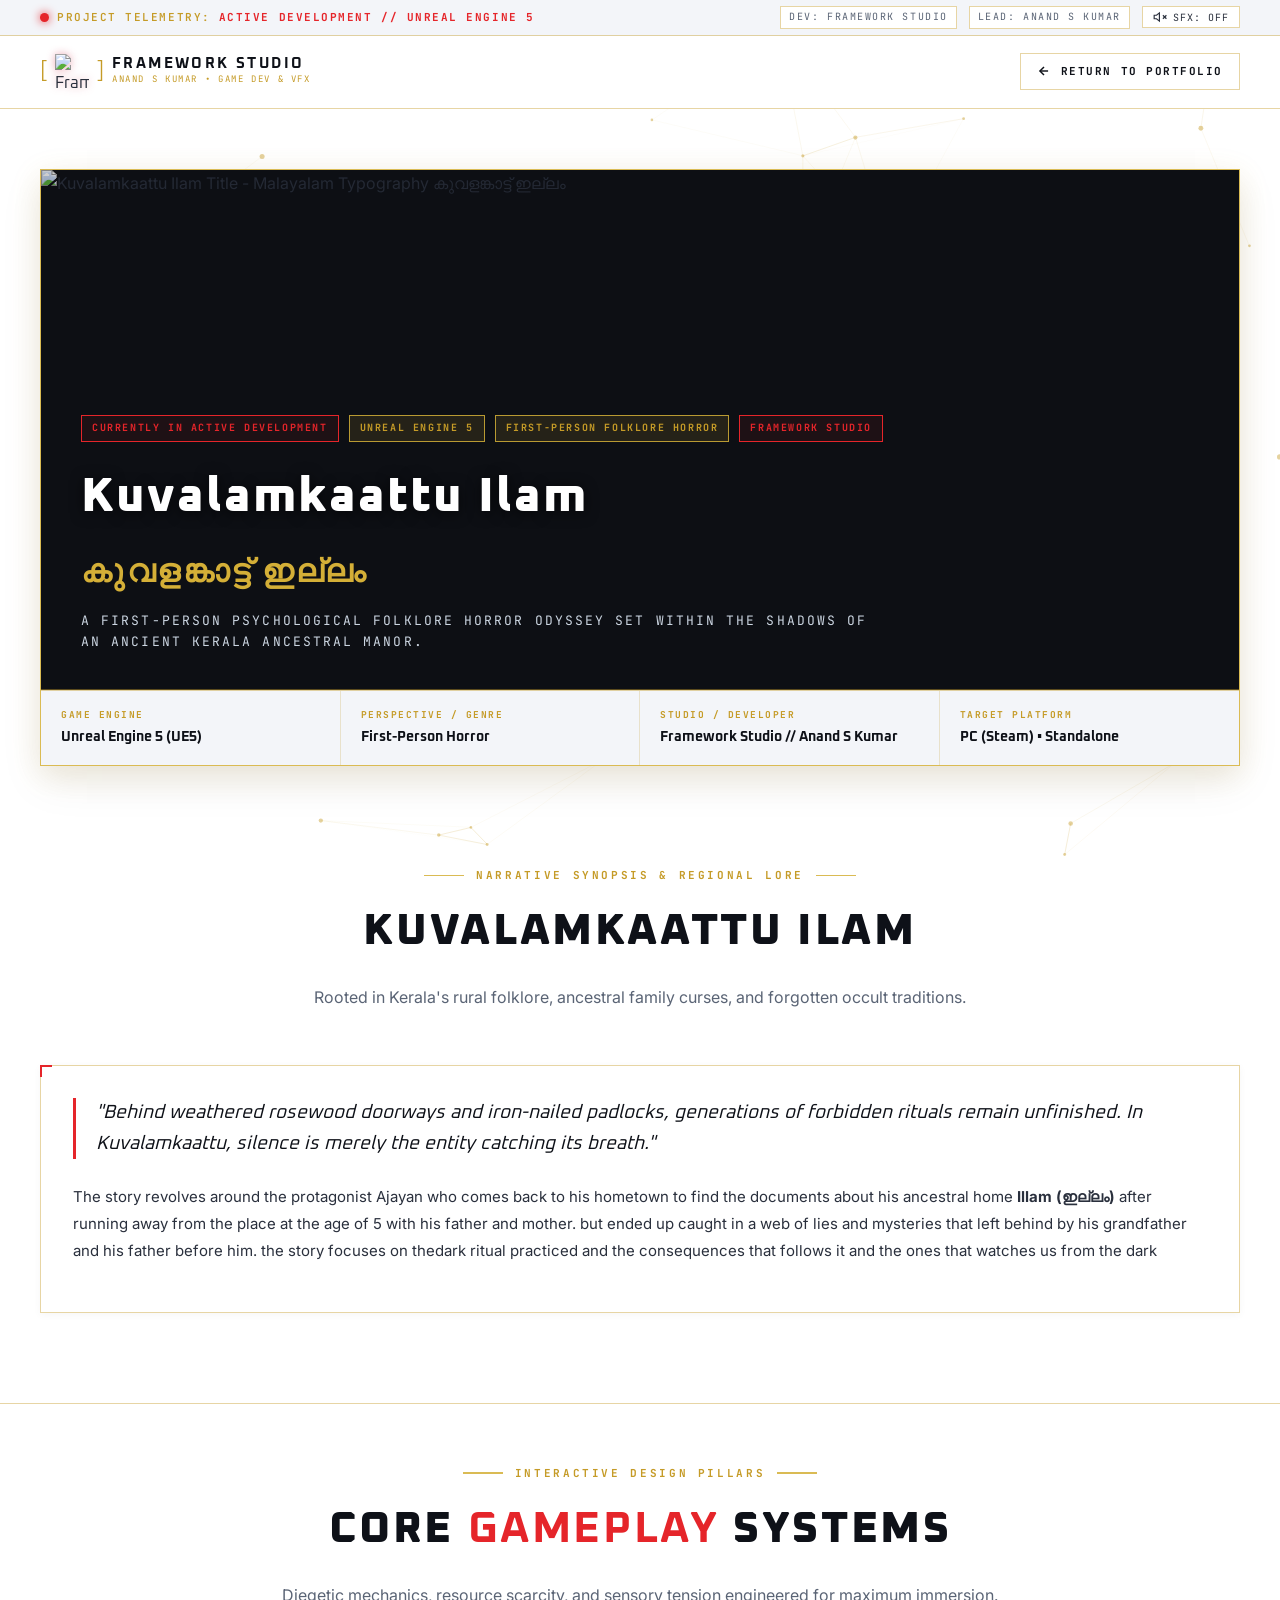
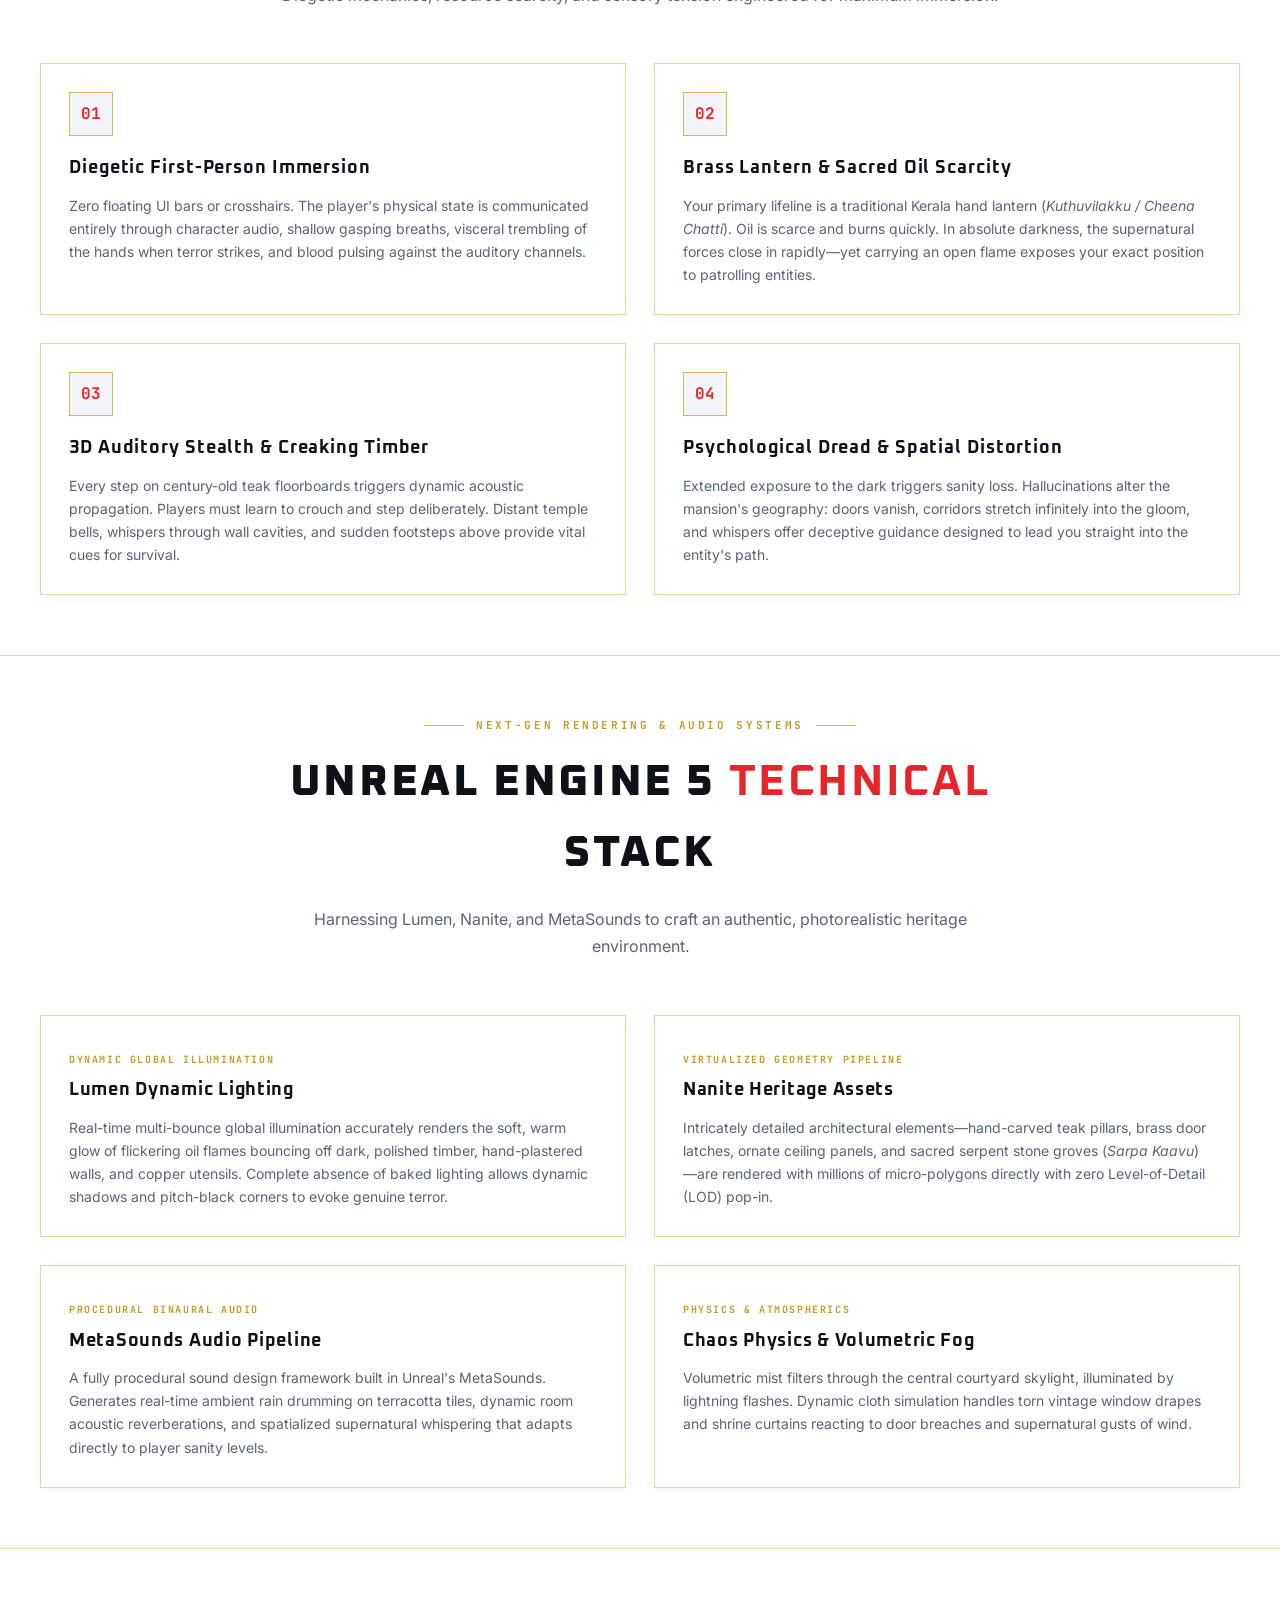
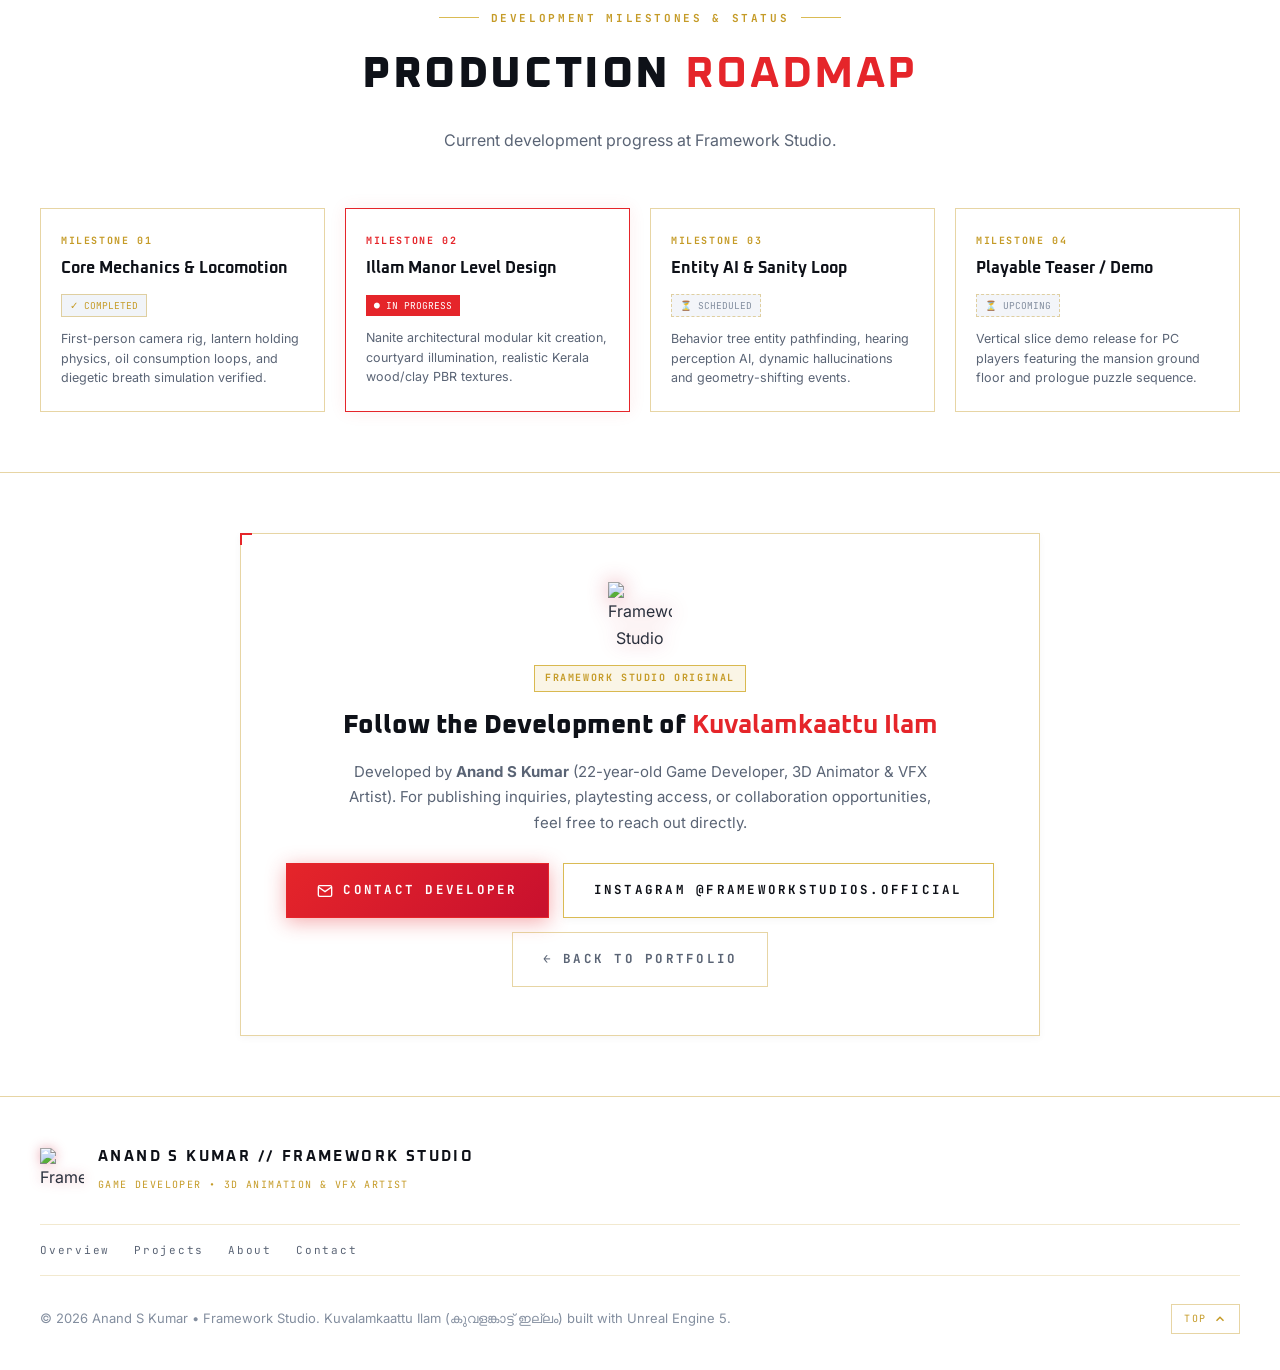
==== kuvalamkaattu-ilam.html @ 5f64956c "Add files via upload" ====
<!DOCTYPE html>
<html lang="en">
<head>
  <meta charset="UTF-8">
  <meta name="viewport" content="width=device-width, initial-scale=1.0">
  <title>Kuvalamkaattu Ilam (കുവളങ്കാട്ട് ഇല്ലം) — UE5 First-Person Horror Game | Framework Studio</title>
  <meta name="description" content="Kuvalamkaattu Ilam is an Unreal Engine 5 first-person psychological and Kerala folklore horror game in development by Framework Studio (Anand S Kumar).">
  
  <!-- Preconnect & Fonts -->
  <link rel="preconnect" href="https://fonts.googleapis.com">
  <link rel="preconnect" href="https://fonts.gstatic.com" crossorigin>
  <link href="https://fonts.googleapis.com/css2?family=Inter:wght@300;400;500;600;700&family=JetBrains+Mono:wght@400;500;600;700&family=Oxanium:wght@400;500;600;700;800&display=swap" rel="stylesheet">
  
  <link rel="stylesheet" href="styles.css">
  <link rel="icon" type="image/png" href="assets/framework-studios-logo.png">
</head>
<body class="theme-light">

  <!-- Interactive Golden Mesh Background Canvas -->
  <canvas id="goldenMeshCanvas" class="canvas-mesh" aria-hidden="true"></canvas>

  <!-- Status Bar (Top Accent) -->
  <aside class="status-bar" aria-label="System status">
    <div class="container status-bar__inner">
      <div class="status-bar__item">
        <span class="status-beacon"></span>
        <span class="status-bar__label">PROJECT TELEMETRY:</span>
        <span class="status-bar__value status-bar__value--red">ACTIVE DEVELOPMENT // UNREAL ENGINE 5</span>
      </div>
      <div class="status-bar__meta hide-mobile">
        <span class="status-chip">DEV: FRAMEWORK STUDIO</span>
        <span class="status-chip">LEAD: ANAND S KUMAR</span>
        <button class="sfx-toggle" id="sfxToggleBtn" aria-label="Toggle procedural sound effects" aria-pressed="false">
          <svg class="sfx-icon sfx-icon--off" width="14" height="14" viewBox="0 0 24 24" fill="none" stroke="currentColor" stroke-width="2">
            <polygon points="11 5 6 9 2 9 2 15 6 15 11 19 11 5"></polygon>
            <line x1="23" y1="9" x2="17" y2="15"></line>
            <line x1="17" y1="9" x2="23" y2="15"></line>
          </svg>
          <svg class="sfx-icon sfx-icon--on" width="14" height="14" viewBox="0 0 24 24" fill="none" stroke="currentColor" stroke-width="2" style="display:none;">
            <polygon points="11 5 6 9 2 9 2 15 6 15 11 19 11 5"></polygon>
            <path d="M19.07 4.93a10 10 0 0 1 0 14.14M15.54 8.46a5 5 0 0 1 0 7.07"></path>
          </svg>
          <span class="sfx-text">SFX: OFF</span>
        </button>
      </div>
    </div>
  </aside>

  <!-- Navigation Header -->
  <header class="header detail-page-header" id="header">
    <div class="container header__inner">
      <a class="logo" href="index.html">
        <span class="logo__bracket">[</span>
        <img src="assets/framework-studios-logo.png" alt="Framework Studio Logo" class="logo__fw-img">
        <span class="logo__bracket">]</span>
        <div class="logo__titles">
          <span class="logo__name">FRAMEWORK STUDIO</span>
          <span class="logo__tag">ANAND S KUMAR • GAME DEV &amp; VFX</span>
        </div>
      </a>

      <div style="display: flex; align-items: center; gap: 14px;">
        <a href="index.html#games" class="detail-nav-back">
          <svg width="14" height="14" viewBox="0 0 24 24" fill="none" stroke="currentColor" stroke-width="2.5">
            <line x1="19" y1="12" x2="5" y2="12"></line>
            <polyline points="12 19 5 12 12 5"></polyline>
          </svg>
          <span>RETURN TO PORTFOLIO</span>
        </a>
      </div>
    </div>
  </header>

  <main>
    <!-- HERO SHOWCASE SECTION -->
    <section class="game-hero">
      <div class="container">
        <div class="game-hero__card">
          <div class="game-hero__media-container">
            <img src="assets/kuvalamkaattu-ilam-title.png" alt="Kuvalamkaattu Ilam Title - Malayalam Typography കുവളങ്കാട്ട് ഇല്ലം" class="game-hero__banner-img">
            <div class="game-hero__media-overlay">
              <div class="game-hero__tag-cluster">
                <span class="badge badge--red">CURRENTLY IN ACTIVE DEVELOPMENT</span>
                <span class="badge badge--gold">UNREAL ENGINE 5</span>
                <span class="badge badge--gold">FIRST-PERSON FOLKLORE HORROR</span>
                <span class="badge badge--red">FRAMEWORK STUDIO</span>
              </div>
              <h1 class="game-hero__title-main">Kuvalamkaattu Ilam</h1>
              <span class="game-hero__title-malayalam">കുവളങ്കാട്ട് ഇല്ലം</span>
              <p class="game-hero__subtitle">
                A FIRST-PERSON PSYCHOLOGICAL FOLKLORE HORROR ODYSSEY SET WITHIN THE SHADOWS OF AN ANCIENT KERALA ANCESTRAL MANOR.
              </p>
            </div>
          </div>

          <!-- Quick Telemetry Dashboard -->
          <div class="game-hero__telemetry-bar">
            <div class="game-telemetry-item">
              <span class="game-telemetry-item__label">GAME ENGINE</span>
              <span class="game-telemetry-item__value">Unreal Engine 5 (UE5)</span>
            </div>
            <div class="game-telemetry-item">
              <span class="game-telemetry-item__label">PERSPECTIVE / GENRE</span>
              <span class="game-telemetry-item__value">First-Person Horror</span>
            </div>
            <div class="game-telemetry-item">
              <span class="game-telemetry-item__label">STUDIO / DEVELOPER</span>
              <span class="game-telemetry-item__value">Framework Studio // Anand S Kumar</span>
            </div>
            <div class="game-telemetry-item">
              <span class="game-telemetry-item__label">TARGET PLATFORM</span>
              <span class="game-telemetry-item__value">PC (Steam) • Standalone</span>
            </div>
          </div>
        </div>
      </div>
    </section>

    <!-- SECTION: NARRATIVE & FOLKLORE SETTING -->
    <section class="detail-section">
      <div class="container">
        <div class="section-heading">
          <div class="section-heading__eyebrow">
            <span class="eyebrow-line"></span>
            <span class="eyebrow-text">NARRATIVE SYNOPSIS &amp; REGIONAL LORE</span>
            <span class="eyebrow-line"></span>
          </div>
          <h2 class="section-title">Kuvalamkaattu Ilam</h2>
          <p class="section-subtitle">
            Rooted in Kerala's rural folklore, ancestral family curses, and forgotten occult traditions.
          </p>
        </div>

        <div class="lore-card">
          <p class="lore-card__quote">
            "Behind weathered rosewood doorways and iron-nailed padlocks, generations of forbidden rituals remain unfinished. In Kuvalamkaattu, silence is merely the entity catching its breath."
          </p>
          <p class="lore-card__p">
            The story revolves around the protagonist Ajayan who comes back to his hometown to find the documents about his ancestral home <strong>Illam (ഇല്ലം)</strong>  after running away from the place at the age of 5 with his father and mother. but ended up caught in a web of lies and mysteries that left behind by his grandfather and his father before him. the story focuses on thedark ritual practiced and the consequences that follows it and the ones that watches us from the dark 
          </p>
        </div>
      </div>
    </section>

    <!-- SECTION: CORE GAMEPLAY MECHANICS -->
    <section class="detail-section detail-section--grey">
      <div class="container">
        <div class="section-heading">
          <div class="section-heading__eyebrow">
            <span class="eyebrow-line"></span>
            <span class="eyebrow-text">INTERACTIVE DESIGN PILLARS</span>
            <span class="eyebrow-line"></span>
          </div>
          <h2 class="section-title">Core <span class="highlight-red">Gameplay</span> Systems</h2>
          <p class="section-subtitle">
            Diegetic mechanics, resource scarcity, and sensory tension engineered for maximum immersion.
          </p>
        </div>

        <div class="pillars-grid">
          <div class="pillar-card">
            <div class="pillar-card__icon">01</div>
            <h3 class="pillar-card__title">Diegetic First-Person Immersion</h3>
            <p class="pillar-card__desc">
              Zero floating UI bars or crosshairs. The player's physical state is communicated entirely through character audio, shallow gasping breaths, visceral trembling of the hands when terror strikes, and blood pulsing against the auditory channels.
            </p>
          </div>

          <div class="pillar-card">
            <div class="pillar-card__icon">02</div>
            <h3 class="pillar-card__title">Brass Lantern &amp; Sacred Oil Scarcity</h3>
            <p class="pillar-card__desc">
              Your primary lifeline is a traditional Kerala hand lantern (<em>Kuthuvilakku / Cheena Chatti</em>). Oil is scarce and burns quickly. In absolute darkness, the supernatural forces close in rapidly—yet carrying an open flame exposes your exact position to patrolling entities.
            </p>
          </div>

          <div class="pillar-card">
            <div class="pillar-card__icon">03</div>
            <h3 class="pillar-card__title">3D Auditory Stealth &amp; Creaking Timber</h3>
            <p class="pillar-card__desc">
              Every step on century-old teak floorboards triggers dynamic acoustic propagation. Players must learn to crouch and step deliberately. Distant temple bells, whispers through wall cavities, and sudden footsteps above provide vital cues for survival.
            </p>
          </div>

          <div class="pillar-card">
            <div class="pillar-card__icon">04</div>
            <h3 class="pillar-card__title">Psychological Dread &amp; Spatial Distortion</h3>
            <p class="pillar-card__desc">
              Extended exposure to the dark triggers sanity loss. Hallucinations alter the mansion's geography: doors vanish, corridors stretch infinitely into the gloom, and whispers offer deceptive guidance designed to lead you straight into the entity's path.
            </p>
          </div>
        </div>
      </div>
    </section>

    <!-- SECTION: UNREAL ENGINE 5 TECHNICAL ARCHITECTURE -->
    <section class="detail-section">
      <div class="container">
        <div class="section-heading">
          <div class="section-heading__eyebrow">
            <span class="eyebrow-line"></span>
            <span class="eyebrow-text">NEXT-GEN RENDERING &amp; AUDIO SYSTEMS</span>
            <span class="eyebrow-line"></span>
          </div>
          <h2 class="section-title">Unreal Engine 5 <span class="highlight-red">Technical</span> Stack</h2>
          <p class="section-subtitle">
            Harnessing Lumen, Nanite, and MetaSounds to craft an authentic, photorealistic heritage environment.
          </p>
        </div>

        <div class="tech-grid">
          <div class="tech-card">
            <span class="tech-card__badge">DYNAMIC GLOBAL ILLUMINATION</span>
            <h3 class="tech-card__title">Lumen Dynamic Lighting</h3>
            <p class="tech-card__desc">
              Real-time multi-bounce global illumination accurately renders the soft, warm glow of flickering oil flames bouncing off dark, polished timber, hand-plastered walls, and copper utensils. Complete absence of baked lighting allows dynamic shadows and pitch-black corners to evoke genuine terror.
            </p>
          </div>

          <div class="tech-card">
            <span class="tech-card__badge">VIRTUALIZED GEOMETRY PIPELINE</span>
            <h3 class="tech-card__title">Nanite Heritage Assets</h3>
            <p class="tech-card__desc">
              Intricately detailed architectural elements—hand-carved teak pillars, brass door latches, ornate ceiling panels, and sacred serpent stone groves (<em>Sarpa Kaavu</em>)—are rendered with millions of micro-polygons directly with zero Level-of-Detail (LOD) pop-in.
            </p>
          </div>

          <div class="tech-card">
            <span class="tech-card__badge">PROCEDURAL BINAURAL AUDIO</span>
            <h3 class="tech-card__title">MetaSounds Audio Pipeline</h3>
            <p class="tech-card__desc">
              A fully procedural sound design framework built in Unreal's MetaSounds. Generates real-time ambient rain drumming on terracotta tiles, dynamic room acoustic reverberations, and spatialized supernatural whispering that adapts directly to player sanity levels.
            </p>
          </div>

          <div class="tech-card">
            <span class="tech-card__badge">PHYSICS &amp; ATMOSPHERICS</span>
            <h3 class="tech-card__title">Chaos Physics &amp; Volumetric Fog</h3>
            <p class="tech-card__desc">
              Volumetric mist filters through the central courtyard skylight, illuminated by lightning flashes. Dynamic cloth simulation handles torn vintage window drapes and shrine curtains reacting to door breaches and supernatural gusts of wind.
            </p>
          </div>
        </div>
      </div>
    </section>

    <!-- SECTION: DEVELOPMENT ROADMAP -->
    <section class="detail-section detail-section--grey">
      <div class="container">
        <div class="section-heading">
          <div class="section-heading__eyebrow">
            <span class="eyebrow-line"></span>
            <span class="eyebrow-text">DEVELOPMENT MILESTONES &amp; STATUS</span>
            <span class="eyebrow-line"></span>
          </div>
          <h2 class="section-title">Production <span class="highlight-red">Roadmap</span></h2>
          <p class="section-subtitle">
            Current development progress at Framework Studio.
          </p>
        </div>

        <div class="roadmap-list">
          <div class="roadmap-card">
            <div class="roadmap-card__phase">MILESTONE 01</div>
            <h3 class="roadmap-card__title">Core Mechanics &amp; Locomotion</h3>
            <span class="roadmap-card__status roadmap-card__status--done">✓ COMPLETED</span>
            <p class="roadmap-card__desc">
              First-person camera rig, lantern holding physics, oil consumption loops, and diegetic breath simulation verified.
            </p>
          </div>

          <div class="roadmap-card is-active">
            <div class="roadmap-card__phase">MILESTONE 02</div>
            <h3 class="roadmap-card__title">Illam Manor Level Design</h3>
            <span class="roadmap-card__status roadmap-card__status--current">● IN PROGRESS</span>
            <p class="roadmap-card__desc">
              Nanite architectural modular kit creation, courtyard illumination, realistic Kerala wood/clay PBR textures.
            </p>
          </div>

          <div class="roadmap-card">
            <div class="roadmap-card__phase">MILESTONE 03</div>
            <h3 class="roadmap-card__title">Entity AI &amp; Sanity Loop</h3>
            <span class="roadmap-card__status roadmap-card__status--upcoming">⏳ SCHEDULED</span>
            <p class="roadmap-card__desc">
              Behavior tree entity pathfinding, hearing perception AI, dynamic hallucinations and geometry-shifting events.
            </p>
          </div>

          <div class="roadmap-card">
            <div class="roadmap-card__phase">MILESTONE 04</div>
            <h3 class="roadmap-card__title">Playable Teaser / Demo</h3>
            <span class="roadmap-card__status roadmap-card__status--upcoming">⏳ UPCOMING</span>
            <p class="roadmap-card__desc">
              Vertical slice demo release for PC players featuring the mansion ground floor and prologue puzzle sequence.
            </p>
          </div>
        </div>
      </div>
    </section>

    <!-- CALL TO ACTION & STUDIO TRANSMISSION -->
    <section class="detail-section">
      <div class="container">
        <div class="lore-card" style="text-align: center; padding: 48px 32px; max-width: 800px; margin: 0 auto;">
          <img src="assets/framework-studios-logo.png" alt="Framework Studio" style="width: 64px; height: 64px; object-fit: contain; margin: 0 auto 16px; display: block; filter: drop-shadow(0 0 10px rgba(200, 16, 46, 0.4));">
          <span class="badge badge--gold" style="margin-bottom: 12px; display: inline-block;">FRAMEWORK STUDIO ORIGINAL</span>
          <h2 style="font-family: 'Oxanium', sans-serif; font-size: 26px; font-weight: 800; color: var(--text-title); margin-bottom: 12px;">
            Follow the Development of <span class="highlight-red">Kuvalamkaattu Ilam</span>
          </h2>
          <p style="font-size: 15px; color: var(--text-muted); line-height: 1.7; max-width: 600px; margin: 0 auto 28px;">
            Developed by <strong>Anand S Kumar</strong> (22-year-old Game Developer, 3D Animator &amp; VFX Artist). For publishing inquiries, playtesting access, or collaboration opportunities, feel free to reach out directly.
          </p>

          <div style="display: flex; flex-wrap: wrap; justify-content: center; gap: 14px;">
            <a href="mailto:anandskumarndd@gmail.com?subject=Kuvalamkaattu%20Ilam%20Inquiry" class="btn btn--red btn--lg">
              <span class="btn__glimmer"></span>
              <svg width="16" height="16" viewBox="0 0 24 24" fill="none" stroke="currentColor" stroke-width="2">
                <path d="M4 4h16c1.1 0 2 .9 2 2v12c0 1.1-.9 2-2 2H4c-1.1 0-2-.9-2-2V6c0-1.1.9-2 2-2z"></path>
                <polyline points="22,6 12,13 2,6"></polyline>
              </svg>
              <span>CONTACT DEVELOPER</span>
            </a>
            <a href="https://www.instagram.com/frameworkstudios.official" target="_blank" rel="noopener noreferrer" class="btn btn--gold-outline btn--lg">
              <span>INSTAGRAM @FRAMEWORKSTUDIOS.OFFICIAL</span>
            </a>
            <a href="index.html#games" class="btn btn--ghost btn--lg">
              <span>← BACK TO PORTFOLIO</span>
            </a>
          </div>
        </div>
      </div>
    </section>
  </main>

  <!-- FOOTER -->
  <footer class="footer">
    <div class="container footer__inner">
      <div class="footer__brand">
        <img src="assets/framework-studios-logo.png" alt="Framework Studio" class="footer__fw-logo">
        <div class="footer__text">
          <strong class="footer__name">ANAND S KUMAR // FRAMEWORK STUDIO</strong>
          <span class="footer__desc">GAME DEVELOPER • 3D ANIMATION &amp; VFX ARTIST</span>
        </div>
      </div>

      <div class="footer__nav">
        <a href="index.html#hero">Overview</a>
        <a href="index.html#games">Projects</a>
        <a href="index.html#about">About</a>
        <a href="index.html#contact">Contact</a>
      </div>

      <div class="footer__copy">
        <p>© 2026 Anand S Kumar • Framework Studio. Kuvalamkaattu Ilam (കുവളങ്കാട്ട് ഇല്ലം) built with Unreal Engine 5.</p>
        <a href="#" class="footer__top-btn" title="Back to top">
          <span>TOP</span>
          <svg width="14" height="14" viewBox="0 0 24 24" fill="none" stroke="currentColor" stroke-width="2.5">
            <polyline points="18 15 12 9 6 15"></polyline>
          </svg>
        </a>
      </div>
    </div>
  </footer>

  <script src="main.js"></script>
</body>
</html>
---- styles.css ----
/* ==========================================================================
   RILEY FINCH — GAME DEVELOPER PORTFOLIO
   Palette: White, Grey & Golden Lines (Backgrounds) + Vibrant Red (Elements)
   Rounder, Thicker Grid Nodes + Background Error Gibberish Telemetry
   ========================================================================== */

:root {
  /* White & Grey Backgrounds */
  --bg-white: #ffffff;
  --bg-pure: #ffffff;
  --bg-light: #f8f9fc;
  --bg-grey-subtle: #f3f5f9;
  --bg-grey-section: #eaedf4;
  --bg-grey-card: #ffffff;
  --bg-grey-card-hover: #f9fafc;
  --bg-grey-inner: #f1f4f8;
  --bg-dark-terminal: #12141a;
  --bg-dark-terminal-inner: #0b0d12;

  /* Golden Lines & Accents */
  --gold-primary: #c59b27;
  --gold-bright: #d4af37;
  --gold-light: #f3d878;
  --gold-pale: rgba(212, 175, 55, 0.12);
  --gold-line: rgba(197, 155, 39, 0.42);
  --gold-line-strong: rgba(212, 175, 55, 0.85);
  --gold-line-subtle: rgba(197, 155, 39, 0.22);
  --gold-glow: 0 0 16px rgba(212, 175, 55, 0.38);

  /* Element Colors: Vibrant Gaming Red */
  --red-primary: #e5252a;
  --red-hover: #ff3338;
  --red-dark: #c8102e;
  --red-deep: #a00c22;
  --red-pale: rgba(229, 37, 42, 0.08);
  --red-line: rgba(229, 37, 42, 0.45);
  --red-glow: 0 4px 20px rgba(229, 37, 42, 0.38);
  --red-glow-lg: 0 0 32px rgba(229, 37, 42, 0.6);

  /* Typography & Neutral Contrasters */
  --text-title: #0e1118;
  --text-main: #2a303d;
  --text-muted: #5a6475;
  --text-light: #838e9f;
  --text-on-red: #ffffff;
  --text-on-dark: #e6ebf5;

  /* Shadows */
  --shadow-sm: 0 2px 8px rgba(0, 0, 0, 0.04);
  --shadow-md: 0 8px 24px rgba(18, 20, 26, 0.06);
  --shadow-lg: 0 16px 40px rgba(18, 20, 26, 0.08);
  --shadow-gold: 0 8px 30px rgba(197, 155, 39, 0.14);

  /* Transitions */
  --transition-fast: 160ms cubic-bezier(0.4, 0, 0.2, 1);
  --transition-normal: 260ms cubic-bezier(0.4, 0, 0.2, 1);
}

/* Base Reset */
*, *::before, *::after {
  box-sizing: border-box;
  margin: 0;
  padding: 0;
}

html {
  scroll-behavior: smooth;
  scroll-padding-top: 110px;
  font-size: 16px;
}

body {
  font-family: "Inter", -apple-system, BlinkMacSystemFont, "Segoe UI", Roboto, sans-serif;
  background-color: var(--bg-white);
  color: var(--text-main);
  line-height: 1.65;
  overflow-x: hidden;
  position: relative;
  -webkit-font-smoothing: antialiased;
}

img {
  max-width: 100%;
  height: auto;
  display: block;
}

a {
  color: inherit;
  text-decoration: none;
  transition: color var(--transition-fast);
}

button {
  font-family: inherit;
  cursor: pointer;
  border: none;
  background: none;
}

ul {
  list-style: none;
}

/* Accessibility */
.sr-only {
  position: absolute;
  width: 1px;
  height: 1px;
  padding: 0;
  margin: -1px;
  overflow: hidden;
  clip: rect(0, 0, 0, 0);
  border: 0;
}

.container {
  width: min(1200px, calc(100% - 48px));
  margin: 0 auto;
  position: relative;
  z-index: 5;
}

/* ==========================================================================
   BACKGROUND GOLDEN LINES & ROUNDER, THICKER GRID NODES
   ========================================================================== */

.bg-wrapper {
  position: fixed;
  inset: 0;
  pointer-events: none;
  z-index: 0;
  overflow: hidden;
}

.canvas-mesh {
  position: fixed;
  top: 0;
  left: 0;
  width: 100vw;
  height: 100vh;
  z-index: -1;            
  pointer-events: none;   
  display: block;        
}

.status-bar,
.header,
main,
.footer {
  position: relative;
  z-index: 1;
}

/* Repeating Golden Line Grids across pure White & Grey */
.bg-grid-lines {
  position: absolute;
  inset: 0;
  background-image: 
    linear-gradient(to right, var(--gold-line-subtle) 1px, transparent 1px),
    linear-gradient(to bottom, var(--gold-line-subtle) 1px, transparent 1px);
  background-size: 64px 64px;
  opacity: 0.7;
}

.bg-gold-accents {
  position: absolute;
  inset: 0;
}

/* Golden Beams cutting through background */
.gold-beam {
  position: absolute;
  height: 2px;
  background: linear-gradient(90deg, transparent 0%, var(--gold-bright) 50%, transparent 100%);
  opacity: 0.45;
}

.gold-beam--1 {
  top: 18%;
  left: -10%;
  width: 120%;
  transform: rotate(-3deg);
}

.gold-beam--2 {
  top: 55%;
  left: -10%;
  width: 120%;
  transform: rotate(2deg);
}

.gold-beam--3 {
  top: 85%;
  left: -10%;
  width: 120%;
  transform: rotate(-1.5deg);
}

/* Circuit Line Accent Overlays */
.gold-circuit-vector {
  position: absolute;
  width: 380px;
  height: 380px;
  border: 1.5px solid var(--gold-line);
  opacity: 0.4;
}

.gold-circuit-vector--top {
  top: 40px;
  right: -100px;
  transform: rotate(45deg);
  border-image: linear-gradient(135deg, var(--gold-bright), transparent) 1;
}

.gold-circuit-vector--bottom {
  bottom: 120px;
  left: -120px;
  transform: rotate(45deg);
  border-image: linear-gradient(315deg, var(--gold-bright), transparent) 1;
}



/* CAD Corner HUD Overlays */
.cad-overlay {
  position: fixed;
  inset: 12px;
  pointer-events: none;
  z-index: 50;
  display: flex;
  flex-direction: column;
  justify-content: space-between;
}

.cad-corner {
  font-family: "JetBrains Mono", monospace;
  font-size: 9px;
  letter-spacing: 0.18em;
  color: var(--gold-primary);
  opacity: 0.7;
  display: flex;
  align-items: center;
  gap: 8px;
}

.cad-corner--tl { align-self: flex-start; }
.cad-corner--tr { align-self: flex-end; }
.cad-corner--bl { align-self: flex-start; }
.cad-corner--br { align-self: flex-end; }

/* ==========================================================================
   STATUS BAR (TOP ACCENT)
   ========================================================================== */

.status-bar {
  position: relative;
  z-index: 40;
  background: var(--bg-grey-subtle);
  border-bottom: 1px solid var(--gold-line);
  font-family: "JetBrains Mono", monospace;
  font-size: 11px;
  letter-spacing: 0.14em;
  padding: 6px 0;
}

.status-bar__inner {
  display: flex;
  align-items: center;
  justify-content: space-between;
  gap: 16px;
}

.status-bar__item {
  display: flex;
  align-items: center;
  gap: 8px;
}

.status-beacon {
  width: 9px;
  height: 9px;
  border-radius: 50%;
  background: var(--red-primary);
  box-shadow: 0 0 10px var(--red-primary);
  animation: pulse-beacon 2s infinite ease-in-out;
}

@keyframes pulse-beacon {
  0%, 100% { transform: scale(1); opacity: 1; }
  50% { transform: scale(1.35); opacity: 0.6; }
}

.status-bar__label {
  color: var(--gold-primary);
  font-weight: 600;
}

.status-bar__value--red {
  color: var(--red-primary);
  font-weight: 700;
}

.status-bar__meta {
  display: flex;
  align-items: center;
  gap: 12px;
}

.status-chip {
  padding: 2px 8px;
  border: 1px solid var(--gold-line);
  background: var(--bg-white);
  color: var(--text-muted);
  font-size: 10px;
}

.sfx-toggle {
  display: inline-flex;
  align-items: center;
  gap: 6px;
  padding: 3px 10px;
  background: var(--bg-white);
  border: 1px solid var(--gold-line);
  color: var(--text-main);
  font-size: 10px;
  font-family: "JetBrains Mono", monospace;
  letter-spacing: 0.1em;
  transition: all var(--transition-fast);
}

.sfx-toggle:hover {
  border-color: var(--red-primary);
  color: var(--red-primary);
}

.sfx-toggle.is-active {
  background: var(--red-primary);
  color: #ffffff;
  border-color: var(--red-primary);
}

/* ==========================================================================
   NAVIGATION & HEADER
   ========================================================================== */

.header {
  position: sticky;
  top: 0;
  left: 0;
  width: 100%;
  background: rgba(255, 255, 255, 0.95);
  backdrop-filter: blur(14px);
  -webkit-backdrop-filter: blur(14px);
  border-bottom: 1px solid var(--gold-line);
  z-index: 35;
  transition: box-shadow var(--transition-fast);
}

.header.is-scrolled {
  box-shadow: var(--shadow-sm);
}

.header__inner {
  display: flex;
  align-items: center;
  justify-content: space-between;
  height: 72px;
  gap: 20px;
}

/* Logo */
.logo {
  display: flex;
  align-items: center;
  gap: 8px;
  font-family: "Oxanium", sans-serif;
}

.logo__bracket {
  color: var(--gold-primary);
  font-size: 22px;
  font-weight: 300;
}

.logo__mark {
  display: inline-flex;
  align-items: center;
  justify-content: center;
  width: 38px;
  height: 38px;
  background: var(--bg-grey-inner);
  border: 1.5px solid var(--gold-line-strong);
  color: var(--red-primary);
  font-weight: 800;
  font-size: 16px;
  letter-spacing: 0.05em;
  position: relative;
  box-shadow: 0 0 10px var(--gold-pale);
}

.logo__fw-img {
  width: 34px;
  height: 34px;
  object-fit: contain;
  display: inline-block;
  filter: drop-shadow(0 0 4px rgba(200, 16, 46, 0.35));
}

.footer__fw-logo {
  width: 44px;
  height: 44px;
  object-fit: contain;
  filter: drop-shadow(0 0 6px rgba(200, 16, 46, 0.35));
}

.logo__mark::after {
  content: "";
  position: absolute;
  inset: 2px;
  border: 1px solid var(--gold-line-subtle);
  pointer-events: none;
}

.logo__titles {
  display: flex;
  flex-direction: column;
}

.logo__name {
  font-size: 15px;
  font-weight: 700;
  letter-spacing: 0.16em;
  color: var(--text-title);
  line-height: 1.1;
}

.logo__tag {
  font-family: "JetBrains Mono", monospace;
  font-size: 9px;
  color: var(--gold-primary);
  letter-spacing: 0.18em;
}

/* Nav Menu */
.nav {
  display: flex;
  align-items: center;
  gap: 28px;
}

.nav__link {
  font-family: "JetBrains Mono", monospace;
  font-size: 11px;
  font-weight: 600;
  letter-spacing: 0.18em;
  color: var(--text-muted);
  position: relative;
  padding: 6px 0;
  transition: color var(--transition-fast);
}

.nav__link span {
  color: var(--gold-primary);
  font-size: 9px;
  margin-right: 3px;
}

.nav__link::after {
  content: "";
  position: absolute;
  bottom: 0;
  left: 0;
  width: 100%;
  height: 2px;
  background: var(--red-primary);
  transform: scaleX(0);
  transform-origin: right;
  transition: transform var(--transition-fast);
}

.nav__link:hover {
  color: var(--red-primary);
}

.nav__link:hover::after {
  transform: scaleX(1);
  transform-origin: left;
}

.header__cta {
  display: flex;
  align-items: center;
  gap: 12px;
}

.nav__toggle {
  display: none;
  flex-direction: column;
  gap: 5px;
  width: 32px;
  height: 32px;
  justify-content: center;
  align-items: center;
  border: 1px solid var(--gold-line);
  background: var(--bg-grey-inner);
}

.nav__toggle-bar {
  width: 18px;
  height: 2px;
  background: var(--red-primary);
  transition: transform var(--transition-fast), opacity var(--transition-fast);
}

/* ==========================================================================
   BUTTONS & BADGES (RED & GOLD ELEMENTS)
   ========================================================================== */

.btn {
  display: inline-flex;
  align-items: center;
  justify-content: center;
  gap: 10px;
  font-family: "JetBrains Mono", monospace;
  font-size: 12px;
  font-weight: 700;
  letter-spacing: 0.18em;
  text-transform: uppercase;
  padding: 12px 24px;
  position: relative;
  overflow: hidden;
  border-radius: 0;
  transition: all var(--transition-fast);
}

/* Primary Vibrant Red Button */
.btn--red {
  background: linear-gradient(135deg, var(--red-primary) 0%, var(--red-dark) 100%);
  color: var(--text-on-red);
  border: 1px solid var(--red-primary);
  box-shadow: var(--red-glow);
}

.btn--red:hover {
  background: linear-gradient(135deg, var(--red-hover) 0%, var(--red-primary) 100%);
  box-shadow: var(--red-glow-lg);
  transform: translateY(-2px);
  color: #ffffff;
}

.btn--red:active {
  transform: translateY(0);
}

.btn--red-outline {
  background: transparent;
  color: var(--red-primary);
  border: 1px solid var(--red-primary);
}

.btn--red-outline:hover {
  background: var(--red-primary);
  color: #ffffff;
  box-shadow: var(--red-glow);
}

/* Golden Outline Button */
.btn--gold-outline {
  background: var(--bg-white);
  color: var(--text-title);
  border: 1.5px solid var(--gold-line-strong);
  box-shadow: var(--shadow-sm);
}

.btn--gold-outline:hover {
  border-color: var(--red-primary);
  color: var(--red-primary);
  box-shadow: 0 4px 16px var(--gold-pale);
  transform: translateY(-2px);
}

.btn--ghost {
  background: transparent;
  color: var(--text-muted);
  border: 1px solid var(--gold-line);
}

.btn--ghost:hover {
  border-color: var(--red-primary);
  color: var(--red-primary);
}

.btn--lg {
  padding: 16px 30px;
  font-size: 12.5px;
}

.btn--sm {
  padding: 8px 16px;
  font-size: 11px;
}

.btn--xs {
  padding: 6px 12px;
  font-size: 10px;
}

.btn--block {
  width: 100%;
}

.btn__glimmer {
  position: absolute;
  top: 0;
  left: -100%;
  width: 50%;
  height: 100%;
  background: linear-gradient(90deg, transparent, rgba(255, 255, 255, 0.35), transparent);
  transform: skewX(-20deg);
  animation: glimmer 4s infinite ease-in-out;
}

@keyframes glimmer {
  0% { left: -100%; }
  35%, 100% { left: 200%; }
}

.btn__icon-dot {
  width: 6px;
  height: 6px;
  border-radius: 50%;
  background: #ffffff;
  box-shadow: 0 0 6px #ffffff;
}

.btn__reticle {
  color: var(--gold-primary);
  font-size: 14px;
}

/* Badges */
.badge {
  display: inline-flex;
  align-items: center;
  gap: 6px;
  font-family: "JetBrains Mono", monospace;
  font-size: 10px;
  font-weight: 700;
  letter-spacing: 0.16em;
  padding: 4px 10px;
  border: 1px solid;
}

.badge--red {
  background: rgba(229, 37, 42, 0.08);
  color: var(--red-primary);
  border-color: var(--red-primary);
}

.badge--gold {
  background: var(--gold-pale);
  color: var(--gold-primary);
  border-color: var(--gold-line-strong);
}

/* Highlight text spans */
.highlight-red {
  color: var(--red-primary);
  font-weight: 700;
}

.highlight-gold {
  color: var(--gold-primary);
  font-weight: 700;
}

/* Golden Section Dividers */
.gold-divider {
  display: flex;
  align-items: center;
  justify-content: center;
  gap: 16px;
  padding: 40px 0 0;
  position: relative;
  z-index: 2;
}

.gold-divider__line {
  flex: 1;
  max-width: 480px;
  height: 1.5px;
  background: linear-gradient(90deg, transparent, var(--gold-line-strong), transparent);
}

.gold-divider__diamond {
  color: var(--gold-primary);
  font-size: 12px;
  text-shadow: 0 0 8px var(--gold-bright);
}

/* ==========================================================================
   HERO SECTION
   ========================================================================== */

.hero {
  position: relative;
  padding: 60px 0 80px;
  z-index: 2;
}

.hero__inner {
  display: grid;
  grid-template-columns: 1.15fr 0.85fr;
  gap: 50px;
  align-items: center;
}

.hero__badge {
  display: inline-flex;
  align-items: center;
  gap: 10px;
  padding: 6px 14px;
  background: var(--bg-grey-inner);
  border: 1.5px solid var(--gold-line-strong);
  font-family: "JetBrains Mono", monospace;
  font-size: 10px;
  letter-spacing: 0.2em;
  color: var(--gold-primary);
  margin-bottom: 24px;
}

.hero__badge-pulse {
  width: 7px;
  height: 7px;
  border-radius: 50%;
  background: var(--red-primary);
  box-shadow: 0 0 8px var(--red-primary);
}

.hero__title {
  font-family: "Oxanium", sans-serif;
  font-size: clamp(36px, 4.4vw, 58px);
  font-weight: 800;
  line-height: 1.12;
  letter-spacing: 0.04em;
  color: var(--text-title);
  margin-bottom: 22px;
  text-transform: uppercase;
}

.hero__lead {
  font-size: 17px;
  line-height: 1.7;
  color: var(--text-muted);
  max-width: 600px;
  margin-bottom: 32px;
}

.hero__actions {
  display: flex;
  flex-wrap: wrap;
  gap: 14px;
  margin-bottom: 48px;
}

/* Metric Cards */
.hero__metrics {
  display: grid;
  grid-template-columns: repeat(4, 1fr);
  gap: 14px;
}

.metric-card {
  background: var(--bg-white);
  border: 1px solid var(--gold-line);
  padding: 14px 16px;
  box-shadow: var(--shadow-sm);
  transition: all var(--transition-fast);
  position: relative;
}

.metric-card::before {
  content: "";
  position: absolute;
  top: -1px;
  left: -1px;
  width: 6px;
  height: 6px;
  border-top: 2px solid var(--gold-bright);
  border-left: 2px solid var(--gold-bright);
}

.metric-card:hover {
  border-color: var(--red-primary);
  transform: translateY(-2px);
  box-shadow: var(--shadow-md);
}

.metric-card__header {
  display: flex;
  align-items: center;
  justify-content: space-between;
  margin-bottom: 6px;
}

.metric-card__tag {
  font-family: "JetBrains Mono", monospace;
  font-size: 9px;
  letter-spacing: 0.16em;
  color: var(--text-light);
}

.metric-card__dot {
  width: 7px;
  height: 7px;
  border-radius: 50%;
}

.metric-card__dot--red {
  background: var(--red-primary);
  box-shadow: 0 0 6px var(--red-primary);
}

.metric-card__dot--gold {
  background: var(--gold-primary);
  box-shadow: 0 0 6px var(--gold-primary);
}

.metric-card__val {
  font-family: "Oxanium", sans-serif;
  font-size: 22px;
  font-weight: 700;
  color: var(--text-title);
  letter-spacing: 0.04em;
  line-height: 1.1;
}

.metric-card__desc {
  font-family: "JetBrains Mono", monospace;
  font-size: 10px;
  color: var(--text-muted);
  margin-top: 4px;
}

/* Hero Showcase Frame */
.hero-frame {
  background: var(--bg-white);
  border: 1.5px solid var(--gold-line-strong);
  padding: 16px;
  box-shadow: var(--shadow-gold), var(--shadow-lg);
  position: relative;
}

.hero-frame::before,
.hero-frame::after {
  content: "";
  position: absolute;
  width: 14px;
  height: 14px;
  border: 2px solid var(--gold-bright);
}

.hero-frame::before {
  top: -2px;
  left: -2px;
  border-right: none;
  border-bottom: none;
}

.hero-frame::after {
  bottom: -2px;
  right: -2px;
  border-left: none;
  border-top: none;
}

.hero-frame__hud-header {
  display: flex;
  align-items: center;
  justify-content: space-between;
  padding-bottom: 12px;
  margin-bottom: 12px;
  border-bottom: 1px solid var(--gold-line);
  font-family: "JetBrains Mono", monospace;
  font-size: 10px;
  letter-spacing: 0.18em;
}

.hud-item--red {
  color: var(--red-primary);
  font-weight: 700;
}

.hud-item--gold {
  color: var(--gold-primary);
  font-weight: 700;
}

.hero-frame__viewport {
  position: relative;
  aspect-ratio: 4 / 3;
  overflow: hidden;
  background: var(--bg-grey-inner);
  border: 1px solid var(--gold-line);
}

.hero-frame__img {
  width: 100%;
  height: 100%;
  object-fit: cover;
  transition: transform 600ms ease;
}

.hero-frame:hover .hero-frame__img {
  transform: scale(1.04);
}

.hero-frame__scanline {
  position: absolute;
  inset: 0;
  background: repeating-linear-gradient(
    to bottom,
    transparent 0px,
    transparent 3px,
    rgba(212, 175, 55, 0.08) 3px,
    rgba(212, 175, 55, 0.08) 6px
  );
  pointer-events: none;
}

.hero-frame__reticle {
  position: absolute;
  top: 50%;
  left: 50%;
  transform: translate(-50%, -50%);
  width: 60px;
  height: 60px;
  border: 1px dashed var(--gold-bright);
  border-radius: 50%;
  pointer-events: none;
  opacity: 0.6;
}

.hero-frame__reticle::after {
  content: "";
  position: absolute;
  top: 50%;
  left: 50%;
  transform: translate(-50%, -50%);
  width: 7px;
  height: 7px;
  background: var(--red-primary);
  border-radius: 50%;
  box-shadow: 0 0 8px var(--red-primary);
}

.hero-frame__floating-hud {
  position: absolute;
  left: 14px;
  bottom: 14px;
  background: rgba(18, 20, 26, 0.88);
  backdrop-filter: blur(8px);
  border: 1px solid var(--gold-line-strong);
  padding: 10px 14px;
  font-family: "JetBrains Mono", monospace;
}

.floating-hud__title {
  font-size: 11px;
  font-weight: 700;
  color: #ffffff;
  letter-spacing: 0.14em;
  margin-bottom: 4px;
}

.floating-hud__stats {
  display: flex;
  gap: 12px;
  font-size: 9px;
  color: var(--gold-light);
  letter-spacing: 0.1em;
}

.hero-frame__hud-footer {
  display: flex;
  align-items: center;
  justify-content: space-between;
  padding-top: 14px;
}

.hud-footer__gold-coords {
  font-family: "JetBrains Mono", monospace;
  font-size: 9px;
  letter-spacing: 0.18em;
  color: var(--gold-primary);
}

/* ==========================================================================
   SECTIONS: HEADINGS & CONTAINERS
   ========================================================================== */

.section {
  position: relative;
  padding: 90px 0;
  z-index: 3;
}

.section--white {
  background-color: var(--bg-white);
}

.section--grey {
  background-color: var(--bg-grey-section);
  border-top: 1px solid var(--gold-line);
  border-bottom: 1px solid var(--gold-line);
}

.section-heading {
  text-align: center;
  max-width: 720px;
  margin: 0 auto 54px;
}

.section-heading__eyebrow {
  display: flex;
  align-items: center;
  justify-content: center;
  gap: 12px;
  margin-bottom: 12px;
}

.eyebrow-line {
  width: 40px;
  height: 1.5px;
  background: var(--gold-line-strong);
}

.eyebrow-text {
  font-family: "JetBrains Mono", monospace;
  font-size: 11px;
  font-weight: 700;
  letter-spacing: 0.24em;
  color: var(--gold-primary);
  text-transform: uppercase;
}

.section-title {
  font-family: "Oxanium", sans-serif;
  font-size: clamp(30px, 3.4vw, 44px);
  font-weight: 800;
  color: var(--text-title);
  letter-spacing: 0.06em;
  text-transform: uppercase;
  margin-bottom: 16px;
}

.section-subtitle {
  font-size: 16px;
  color: var(--text-muted);
  line-height: 1.7;
}

/* ==========================================================================
   GAMES & PROTOTYPES (PROJECT CARDS)
   ========================================================================== */

.filter-bar {
  display: flex;
  flex-wrap: wrap;
  justify-content: center;
  gap: 10px;
  margin-bottom: 40px;
}

.filter-btn {
  display: inline-flex;
  align-items: center;
  gap: 8px;
  padding: 10px 18px;
  background: var(--bg-white);
  border: 1px solid var(--gold-line);
  font-family: "JetBrains Mono", monospace;
  font-size: 11px;
  font-weight: 600;
  letter-spacing: 0.16em;
  color: var(--text-muted);
  transition: all var(--transition-fast);
}

.filter-btn__dot {
  width: 7px;
  height: 7px;
  border-radius: 50%;
  background: var(--gold-primary);
  transition: background var(--transition-fast);
}

.filter-btn:hover {
  border-color: var(--red-primary);
  color: var(--red-primary);
}

.filter-btn.is-active {
  background: var(--red-primary);
  color: #ffffff;
  border-color: var(--red-primary);
  box-shadow: var(--red-glow);
}

.filter-btn.is-active .filter-btn__dot {
  background: #ffffff;
  box-shadow: 0 0 6px #ffffff;
}

/* Grid */
.games-grid {
  display: grid;
  grid-template-columns: repeat(auto-fit, minmax(350px, 1fr));
  gap: 32px;
}

.project-card {
  background: var(--bg-white);
  border: 1.5px solid var(--gold-line);
  box-shadow: var(--shadow-sm);
  display: flex;
  flex-direction: column;
  position: relative;
  transition: all var(--transition-normal);
}

.project-card::before {
  content: "";
  position: absolute;
  top: -1px;
  left: -1px;
  width: 8px;
  height: 8px;
  border-top: 2px solid var(--gold-bright);
  border-left: 2px solid var(--gold-bright);
}

.project-card:hover {
  border-color: var(--red-primary);
  box-shadow: var(--shadow-lg), 0 0 20px var(--red-pale);
  transform: translateY(-4px);
}

.project-card__frame {
  position: relative;
  aspect-ratio: 16 / 9;
  background: var(--bg-grey-inner);
  border-bottom: 1px solid var(--gold-line);
  overflow: hidden;
}

.project-card__img {
  width: 100%;
  height: 100%;
  object-fit: cover;
  transition: transform 500ms ease;
}

.project-card__img--squishy {
  object-position: center 38%;
}

.project-card:hover .project-card__img {
  transform: scale(1.05);
}

.project-card__tag-bar {
  position: absolute;
  top: 14px;
  left: 14px;
  right: 14px;
  display: flex;
  justify-content: space-between;
  z-index: 3;
}

.project-card__hover-overlay {
  position: absolute;
  inset: 0;
  background: rgba(18, 20, 26, 0.65);
  display: flex;
  align-items: center;
  justify-content: center;
  opacity: 0;
  transition: opacity var(--transition-fast);
}

.project-card:hover .project-card__hover-overlay {
  opacity: 1;
}

.project-card__content {
  padding: 24px;
  display: flex;
  flex-direction: column;
  flex: 1;
}

.project-card__header {
  display: flex;
  align-items: baseline;
  justify-content: space-between;
  margin-bottom: 6px;
}

.project-card__title {
  font-family: "Oxanium", sans-serif;
  font-size: 20px;
  font-weight: 700;
  color: var(--text-title);
  letter-spacing: 0.06em;
}

.project-card__year {
  font-family: "JetBrains Mono", monospace;
  font-size: 11px;
  color: var(--gold-primary);
  font-weight: 600;
}

.project-card__genre {
  font-family: "JetBrains Mono", monospace;
  font-size: 11px;
  color: var(--red-primary);
  font-weight: 700;
  letter-spacing: 0.12em;
  margin-bottom: 12px;
}

.project-card__desc {
  font-size: 14px;
  color: var(--text-muted);
  line-height: 1.6;
  margin-bottom: 18px;
  flex: 1;
}

.project-card__specs {
  background: var(--bg-grey-subtle);
  border: 1px solid var(--gold-line-subtle);
  padding: 12px 14px;
  margin-bottom: 20px;
  display: grid;
  gap: 8px;
}

.spec-row {
  display: flex;
  font-family: "JetBrains Mono", monospace;
  font-size: 10px;
  line-height: 1.4;
  gap: 8px;
}

.spec-label {
  color: var(--gold-primary);
  font-weight: 700;
  min-width: 60px;
}

.spec-value {
  color: var(--text-main);
}

.project-card__footer {
  display: flex;
  align-items: center;
  justify-content: space-between;
  gap: 12px;
  border-top: 1px solid var(--gold-line-subtle);
  padding-top: 16px;
}

.spec-badge {
  font-family: "JetBrains Mono", monospace;
  font-size: 10px;
  color: var(--text-light);
  letter-spacing: 0.1em;
}

.spec-badge--red {
  color: var(--red-primary);
  font-weight: 700;
}

.spec-badge--gold {
  color: var(--gold-primary);
  font-weight: 700;
}

/* ==========================================================================
   ABOUT & TELEMETRY
   ========================================================================== */

.about-grid {
  display: grid;
  grid-template-columns: 1.05fr 0.95fr;
  gap: 48px;
  align-items: start;
}

.about-lead {
  font-size: 18px;
  color: var(--text-title);
  line-height: 1.7;
  margin-bottom: 18px;
}

.about-grid__text p {
  color: var(--text-muted);
  line-height: 1.7;
  margin-bottom: 18px;
}

.about-badges {
  display: grid;
  gap: 14px;
  margin-top: 28px;
}

.about-badge {
  display: flex;
  gap: 16px;
  background: var(--bg-white);
  border: 1px solid var(--gold-line);
  padding: 16px;
  box-shadow: var(--shadow-sm);
}

.about-badge__icon {
  font-size: 24px;
}

.about-badge strong {
  display: block;
  font-family: "Oxanium", sans-serif;
  font-size: 14px;
  color: var(--text-title);
  margin-bottom: 4px;
}

.about-badge p {
  font-size: 12px;
  color: var(--text-muted);
  margin: 0;
}

/* Telemetry Box (Right) */
.telemetry-box {
  background: var(--bg-white);
  border: 1.5px solid var(--gold-line-strong);
  box-shadow: var(--shadow-gold), var(--shadow-md);
  position: relative;
}

.telemetry-box::before {
  content: "";
  position: absolute;
  top: -1px;
  left: -1px;
  width: 10px;
  height: 10px;
  border-top: 2px solid var(--gold-bright);
  border-left: 2px solid var(--gold-bright);
}

.telemetry-box__header {
  display: flex;
  align-items: center;
  justify-content: space-between;
  padding: 14px 20px;
  border-bottom: 1px solid var(--gold-line);
  background: var(--bg-grey-inner);
}

.telemetry-box__title {
  font-family: "JetBrains Mono", monospace;
  font-size: 11px;
  font-weight: 700;
  letter-spacing: 0.2em;
  color: var(--gold-primary);
}

.telemetry-box__led {
  width: 9px;
  height: 9px;
  border-radius: 50%;
  background: var(--red-primary);
  box-shadow: 0 0 10px var(--red-primary);
}

.telemetry-box__body {
  padding: 20px;
  display: grid;
  gap: 12px;
  border-bottom: 1px solid var(--gold-line);
}

.telemetry-row {
  display: flex;
  justify-content: space-between;
  align-items: center;
  font-family: "JetBrains Mono", monospace;
  font-size: 11px;
}

.telemetry-label {
  color: var(--text-light);
  letter-spacing: 0.1em;
}

.telemetry-value {
  color: var(--text-title);
  font-weight: 600;
}

.telemetry-value--red {
  color: var(--red-primary);
  font-weight: 700;
}

.telemetry-value--gold {
  color: var(--gold-primary);
  font-weight: 700;
}

/* Career Flow */
.career-flow {
  padding: 20px;
  display: grid;
  gap: 18px;
}

.flow-step {
  display: flex;
  gap: 14px;
  position: relative;
}

.flow-step:not(:last-child)::after {
  content: "";
  position: absolute;
  top: 18px;
  left: 4px;
  bottom: -18px;
  width: 1px;
  background: var(--gold-line);
}

.flow-step__dot {
  width: 10px;
  height: 10px;
  border-radius: 50%;
  background: var(--red-primary);
  box-shadow: 0 0 6px var(--red-primary);
  margin-top: 5px;
  flex-shrink: 0;
}

.flow-step__dot--gold {
  background: var(--gold-primary);
  box-shadow: 0 0 6px var(--gold-primary);
}

.flow-step__content strong {
  display: block;
  font-family: "Oxanium", sans-serif;
  font-size: 13px;
  color: var(--text-title);
  margin-bottom: 2px;
}

.flow-step__year {
  display: block;
  font-family: "JetBrains Mono", monospace;
  font-size: 9px;
  color: var(--gold-primary);
  letter-spacing: 0.14em;
}

.flow-step__content p {
  font-size: 12px;
  color: var(--text-muted);
  line-height: 1.5;
  margin: 0;
}

/* ==========================================================================
   CONTACT FORM & INTERACTIVE TERMINAL
   ========================================================================== */

.contact-grid {
  display: grid;
  grid-template-columns: 1.05fr 0.95fr;
  gap: 40px;
  align-items: start;
}

.contact-form {
  background: var(--bg-white);
  border: 1px solid var(--gold-line);
  padding: 32px;
  box-shadow: var(--shadow-sm);
  display: grid;
  gap: 18px;
  margin-bottom: 24px;
}

.form-row {
  display: grid;
  grid-template-columns: repeat(2, 1fr);
  gap: 16px;
}

.form-group {
  display: grid;
  gap: 6px;
}

.form-label {
  font-family: "JetBrains Mono", monospace;
  font-size: 10px;
  font-weight: 700;
  letter-spacing: 0.18em;
  color: var(--text-title);
}

.required-star {
  color: var(--red-primary);
}

.form-input {
  width: 100%;
  padding: 12px 14px;
  background: var(--bg-grey-inner);
  border: 1px solid var(--gold-line);
  font-family: "JetBrains Mono", monospace;
  font-size: 12px;
  color: var(--text-title);
  outline: none;
  transition: all var(--transition-fast);
}

.form-input:focus {
  border-color: var(--red-primary);
  background: #ffffff;
  box-shadow: 0 0 10px var(--red-pale);
}

.form-select {
  cursor: pointer;
}

.form-feedback {
  font-family: "JetBrains Mono", monospace;
  font-size: 11px;
  letter-spacing: 0.1em;
  padding: 0;
  transition: all var(--transition-fast);
}

.form-feedback.is-success {
  padding: 12px;
  background: rgba(34, 197, 94, 0.1);
  border: 1px solid #22c55e;
  color: #15803d;
}

.form-feedback.is-error {
  padding: 12px;
  background: rgba(229, 37, 42, 0.1);
  border: 1px solid var(--red-primary);
  color: var(--red-primary);
}

/* Contact Cards (Bottom Left) */
.contact-cards {
  display: grid;
  gap: 10px;
}

.contact-pill-card {
  display: flex;
  align-items: center;
  gap: 16px;
  background: var(--bg-white);
  border: 1px solid var(--gold-line);
  padding: 14px 18px;
  box-shadow: var(--shadow-sm);
  transition: all var(--transition-fast);
}

.contact-pill-card:hover {
  border-color: var(--red-primary);
  transform: translateX(6px);
  box-shadow: var(--shadow-md);
}

.contact-pill-card__icon {
  font-size: 20px;
}

.contact-pill-card__label {
  display: block;
  font-family: "JetBrains Mono", monospace;
  font-size: 9px;
  letter-spacing: 0.18em;
  color: var(--gold-primary);
}

.contact-pill-card__value {
  font-size: 13px;
  font-weight: 600;
  color: var(--text-title);
}

/* Interactive Dev Terminal (Right) */
.terminal-card {
  background: var(--bg-dark-terminal);
  border: 1.5px solid var(--gold-line-strong);
  box-shadow: var(--shadow-gold), var(--shadow-lg);
  display: flex;
  flex-direction: column;
  position: relative;
}

.terminal-card::before {
  content: "";
  position: absolute;
  top: -1px;
  left: -1px;
  width: 10px;
  height: 10px;
  border-top: 2px solid var(--gold-bright);
  border-left: 2px solid var(--gold-bright);
}

.terminal-card__top {
  display: flex;
  align-items: center;
  justify-content: space-between;
  padding: 12px 18px;
  background: #090a0e;
  border-bottom: 1px solid var(--gold-line);
}

.terminal-dots {
  display: flex;
  gap: 6px;
}

.dot {
  width: 9px;
  height: 9px;
  border-radius: 50%;
}

.dot--red { background: var(--red-primary); }
.dot--gold { background: var(--gold-primary); }
.dot--grey { background: #4a5568; }

.terminal-card__title {
  font-family: "JetBrains Mono", monospace;
  font-size: 11px;
  color: var(--text-light);
  letter-spacing: 0.1em;
}

.terminal-badge {
  font-family: "JetBrains Mono", monospace;
  font-size: 9px;
  letter-spacing: 0.16em;
  color: var(--red-primary);
  font-weight: 700;
}

.terminal-card__screen {
  padding: 20px;
  min-height: 280px;
  max-height: 340px;
  overflow-y: auto;
  font-family: "JetBrains Mono", monospace;
  font-size: 12px;
  line-height: 1.6;
  color: var(--text-on-dark);
  display: flex;
  flex-direction: column;
  gap: 8px;
}

.term-line--dim { color: #64748b; }
.term-line--gold { color: var(--gold-light); }
.term-line--accent { color: var(--red-primary); font-weight: 700; }
.term-line--out { color: #cbd5e1; }
.term-highlight { color: var(--gold-bright); font-weight: 700; text-decoration: underline; }

.terminal-chips {
  display: flex;
  flex-wrap: wrap;
  gap: 8px;
  padding: 10px 18px;
  background: #090a0e;
  border-top: 1px solid rgba(197, 155, 39, 0.2);
}

.term-chip {
  padding: 4px 10px;
  background: #191c24;
  border: 1px solid var(--gold-line);
  color: var(--gold-light);
  font-family: "JetBrains Mono", monospace;
  font-size: 10px;
  transition: all var(--transition-fast);
}

.term-chip:hover {
  background: var(--red-primary);
  color: #ffffff;
  border-color: var(--red-primary);
}

.terminal-form {
  display: flex;
  align-items: center;
  padding: 12px 18px;
  background: var(--bg-dark-terminal-inner);
  border-top: 1px solid var(--gold-line);
  gap: 10px;
}

.terminal-prompt {
  font-family: "JetBrains Mono", monospace;
  font-size: 12px;
  color: var(--gold-primary);
  font-weight: 700;
}

.terminal-input {
  flex: 1;
  background: transparent;
  border: none;
  font-family: "JetBrains Mono", monospace;
  font-size: 12px;
  color: #ffffff;
  outline: none;
}

.terminal-submit-btn {
  color: var(--red-primary);
  font-size: 16px;
  font-weight: 700;
  transition: transform var(--transition-fast);
}

.terminal-submit-btn:hover {
  transform: scale(1.2);
}

/* ==========================================================================
   FOOTER
   ========================================================================== */

.footer {
  background: var(--bg-white);
  border-top: 1px solid var(--gold-line);
  padding: 48px 0 36px;
  position: relative;
  z-index: 5;
}

.footer__inner {
  display: flex;
  flex-direction: column;
  gap: 28px;
}

.footer__brand {
  display: flex;
  align-items: center;
  gap: 14px;
}

.footer__logo {
  font-family: "Oxanium", sans-serif;
  font-size: 20px;
  font-weight: 800;
  color: var(--red-primary);
}

.footer__name {
  font-family: "Oxanium", sans-serif;
  font-size: 15px;
  letter-spacing: 0.16em;
  color: var(--text-title);
  display: block;
}

.footer__desc {
  font-family: "JetBrains Mono", monospace;
  font-size: 10px;
  color: var(--gold-primary);
  letter-spacing: 0.14em;
}

.footer__nav {
  display: flex;
  flex-wrap: wrap;
  gap: 24px;
  border-top: 1px solid var(--gold-line-subtle);
  border-bottom: 1px solid var(--gold-line-subtle);
  padding: 16px 0;
  font-family: "JetBrains Mono", monospace;
  font-size: 11px;
  letter-spacing: 0.16em;
  color: var(--text-muted);
}

.footer__nav a:hover {
  color: var(--red-primary);
}

.footer__copy {
  display: flex;
  align-items: center;
  justify-content: space-between;
  font-size: 13px;
  color: var(--text-light);
}

.footer__top-btn {
  display: inline-flex;
  align-items: center;
  gap: 6px;
  padding: 6px 12px;
  border: 1px solid var(--gold-line);
  font-family: "JetBrains Mono", monospace;
  font-size: 10px;
  letter-spacing: 0.16em;
  color: var(--gold-primary);
  transition: all var(--transition-fast);
}

.footer__top-btn:hover {
  border-color: var(--red-primary);
  color: var(--red-primary);
}

/* ==========================================================================
   TECHNICAL BREAKDOWN MODAL DIALOG
   ========================================================================== */

.modal {
  position: fixed;
  inset: 0;
  z-index: 100;
  display: flex;
  align-items: center;
  justify-content: center;
  padding: 24px;
}

.modal[hidden] {
  display: none;
}

.modal__backdrop {
  position: absolute;
  inset: 0;
  background: rgba(18, 20, 26, 0.72);
  backdrop-filter: blur(8px);
}

.modal__container {
  position: relative;
  width: min(840px, 100%);
  max-height: 85vh;
  overflow-y: auto;
  z-index: 2;
  animation: modal-in 240ms cubic-bezier(0.16, 1, 0.3, 1);
}

@keyframes modal-in {
  from { opacity: 0; transform: translateY(16px) scale(0.97); }
  to { opacity: 1; transform: translateY(0) scale(1); }
}

.modal__frame {
  background: var(--bg-white);
  border: 1.5px solid var(--gold-line-strong);
  box-shadow: var(--shadow-gold), 0 24px 60px rgba(0, 0, 0, 0.2);
  display: flex;
  flex-direction: column;
}

.modal__header {
  display: flex;
  align-items: center;
  justify-content: space-between;
  padding: 20px 24px;
  border-bottom: 1px solid var(--gold-line);
  background: var(--bg-grey-inner);
}

.modal__title {
  font-family: "Oxanium", sans-serif;
  font-size: 20px;
  font-weight: 700;
  color: var(--text-title);
  letter-spacing: 0.04em;
  margin-top: 4px;
}

.modal__close {
  width: 32px;
  height: 32px;
  border: 1px solid var(--gold-line);
  background: var(--bg-white);
  color: var(--text-title);
  font-size: 16px;
  display: flex;
  align-items: center;
  justify-content: center;
  transition: all var(--transition-fast);
}

.modal__close:hover {
  background: var(--red-primary);
  color: #ffffff;
  border-color: var(--red-primary);
}

.modal__body {
  padding: 28px;
  display: grid;
  gap: 24px;
}

.modal__footer {
  display: flex;
  align-items: center;
  justify-content: flex-end;
  gap: 12px;
  padding: 16px 24px;
  border-top: 1px solid var(--gold-line);
  background: var(--bg-grey-subtle);
}

/* Modal Internal Sections */
.modal-code-snippet {
  background: var(--bg-dark-terminal);
  border: 1px solid var(--gold-line);
  padding: 16px;
  font-family: "JetBrains Mono", monospace;
  font-size: 11px;
  color: #e2e8f0;
  overflow-x: auto;
}

.modal-feature-list {
  display: grid;
  grid-template-columns: repeat(2, 1fr);
  gap: 12px;
  font-size: 13px;
}

.modal-feature-item {
  display: flex;
  gap: 8px;
  background: var(--bg-grey-inner);
  border: 1px solid var(--gold-line-subtle);
  padding: 10px 12px;
}

.modal-feature-item::before {
  content: "◆";
  color: var(--red-primary);
  font-size: 10px;
  margin-top: 2px;
}

/* ==========================================================================
   RESPONSIVE DESIGN (TABLETS & MOBILE)
   ========================================================================== */

@media (max-width: 1024px) {
  .hero__inner {
    grid-template-columns: 1fr;
    gap: 40px;
  }

  .hero__visual {
    max-width: 540px;
    margin: 0 auto;
    width: 100%;
  }

  .about-grid {
    grid-template-columns: 1fr;
  }

  .contact-grid {
    grid-template-columns: 1fr;
  }
}

@media (max-width: 820px) {
  .nav {
    position: fixed;
    top: 72px;
    left: 0;
    width: 100%;
    background: rgba(255, 255, 255, 0.98);
    backdrop-filter: blur(16px);
    border-bottom: 2px solid var(--gold-line);
    padding: 24px;
    flex-direction: column;
    align-items: flex-start;
    gap: 18px;
    transform: translateY(-110%);
    opacity: 0;
    pointer-events: none;
    transition: all var(--transition-fast);
    box-shadow: var(--shadow-lg);
  }

  .nav.is-open {
    transform: translateY(0);
    opacity: 1;
    pointer-events: auto;
  }

  .nav__toggle {
    display: flex;
  }

  .games-grid {
    grid-template-columns: 1fr;
  }

  .hero__metrics {
    grid-template-columns: repeat(2, 1fr);
  }

  .form-row {
    grid-template-columns: 1fr;
  }

  .hide-mobile {
    display: none;
  }
}

@media (max-width: 540px) {
  .hero__metrics {
    grid-template-columns: 1fr;
  }

  .hero__actions {
    flex-direction: column;
  }

  .btn--lg {
    width: 100%;
  }

  .footer__copy {
    flex-direction: column;
    gap: 16px;
    align-items: flex-start;
  }
}

/* ==========================================================================
   GAME DETAIL PAGE: KUVALAMKAATTU ILAM (UNREAL ENGINE 5)
   ========================================================================== */

.detail-page-header {
  border-bottom: 1px solid var(--gold-line);
  background: rgba(255, 255, 255, 0.96);
  backdrop-filter: blur(14px);
  position: sticky;
  top: 0;
  z-index: 40;
}

.detail-nav-back {
  display: inline-flex;
  align-items: center;
  gap: 10px;
  font-family: "JetBrains Mono", monospace;
  font-size: 11px;
  font-weight: 700;
  letter-spacing: 0.14em;
  color: var(--text-title);
  padding: 8px 16px;
  border: 1px solid var(--gold-line);
  background: var(--bg-white);
  transition: all var(--transition-fast);
}

.detail-nav-back:hover {
  border-color: var(--red-primary);
  color: var(--red-primary);
  box-shadow: 0 2px 10px rgba(200, 16, 46, 0.15);
  transform: translateX(-3px);
}

.game-hero {
  padding: 60px 0 40px;
  position: relative;
}

.game-hero__card {
  background: var(--bg-white);
  border: 1.5px solid var(--gold-line-strong);
  box-shadow: var(--shadow-gold), var(--shadow-lg);
  position: relative;
  overflow: hidden;
}

.game-hero__card::before,
.game-hero__card::after {
  content: "";
  position: absolute;
  width: 16px;
  height: 16px;
  border: 2px solid var(--gold-bright);
  z-index: 4;
}

.game-hero__card::before {
  top: -2px;
  left: -2px;
  border-right: none;
  border-bottom: none;
}

.game-hero__card::after {
  bottom: -2px;
  right: -2px;
  border-left: none;
  border-top: none;
}

.game-hero__media-container {
  position: relative;
  width: 100%;
  max-height: 520px;
  aspect-ratio: 16 / 9;
  background: #0d0f14;
  overflow: hidden;
  border-bottom: 1px solid var(--gold-line);
}

.game-hero__banner-img {
  width: 100%;
  height: 100%;
  object-fit: cover;
  object-position: center;
  transition: transform 0.8s ease;
}

.game-hero__card:hover .game-hero__banner-img {
  transform: scale(1.02);
}

.game-hero__media-overlay {
  position: absolute;
  inset: 0;
  background: linear-gradient(180deg, rgba(13, 15, 20, 0.2) 0%, rgba(13, 15, 20, 0.85) 100%);
  display: flex;
  flex-direction: column;
  justify-content: flex-end;
  padding: 36px 40px;
}

.game-hero__tag-cluster {
  display: flex;
  flex-wrap: wrap;
  align-items: center;
  gap: 10px;
  margin-bottom: 16px;
}

.game-hero__title-main {
  font-family: "Oxanium", sans-serif;
  font-size: clamp(28px, 5vw, 48px);
  font-weight: 800;
  letter-spacing: 0.04em;
  color: #ffffff;
  margin-bottom: 8px;
  text-shadow: 0 2px 14px rgba(0, 0, 0, 0.7);
}

.game-hero__title-malayalam {
  font-family: 'Inter', sans-serif;
  font-size: clamp(20px, 3.5vw, 32px);
  font-weight: 700;
  color: var(--gold-bright);
  letter-spacing: 0.08em;
  margin-bottom: 12px;
  display: block;
}

.game-hero__subtitle {
  font-family: "JetBrains Mono", monospace;
  font-size: 13px;
  color: #cbd5e1;
  letter-spacing: 0.16em;
  max-width: 800px;
}

.game-hero__telemetry-bar {
  display: grid;
  grid-template-columns: repeat(4, 1fr);
  border-top: 1px solid var(--gold-line);
  background: var(--bg-grey-subtle);
}

.game-telemetry-item {
  padding: 16px 20px;
  border-right: 1px solid var(--gold-line-subtle);
  display: flex;
  flex-direction: column;
  gap: 4px;
}

.game-telemetry-item:last-child {
  border-right: none;
}

.game-telemetry-item__label {
  font-family: "JetBrains Mono", monospace;
  font-size: 9.5px;
  letter-spacing: 0.16em;
  color: var(--gold-primary);
  font-weight: 700;
}

.game-telemetry-item__value {
  font-family: "Oxanium", sans-serif;
  font-size: 14px;
  font-weight: 700;
  color: var(--text-title);
}

.detail-section {
  padding: 60px 0;
  position: relative;
}

.detail-section--grey {
  background: var(--bg-grey);
  border-top: 1px solid var(--gold-line);
  border-bottom: 1px solid var(--gold-line);
}

.lore-card {
  background: var(--bg-white);
  border: 1.5px solid var(--gold-line);
  padding: 32px;
  box-shadow: var(--shadow-sm);
  position: relative;
  margin-bottom: 30px;
}

.lore-card::before {
  content: "";
  position: absolute;
  top: -1px;
  left: -1px;
  width: 12px;
  height: 12px;
  border-top: 2px solid var(--red-primary);
  border-left: 2px solid var(--red-primary);
}

.lore-card__quote {
  font-family: "Oxanium", sans-serif;
  font-size: 19px;
  font-style: italic;
  color: var(--text-title);
  border-left: 3px solid var(--red-primary);
  padding-left: 20px;
  margin-bottom: 24px;
  line-height: 1.6;
}

.lore-card__p {
  font-size: 15px;
  line-height: 1.8;
  color: var(--text-main);
  margin-bottom: 16px;
}

.pillars-grid {
  display: grid;
  grid-template-columns: repeat(2, 1fr);
  gap: 28px;
  margin-top: 32px;
}

.pillar-card {
  background: var(--bg-white);
  border: 1.5px solid var(--gold-line);
  padding: 28px;
  box-shadow: var(--shadow-sm);
  position: relative;
  transition: all var(--transition-fast);
}

.pillar-card:hover {
  border-color: var(--red-primary);
  box-shadow: var(--shadow-md), 0 0 16px var(--red-pale);
  transform: translateY(-3px);
}

.pillar-card__icon {
  width: 44px;
  height: 44px;
  border: 1px solid var(--gold-line-strong);
  background: var(--bg-grey-inner);
  display: inline-flex;
  align-items: center;
  justify-content: center;
  color: var(--red-primary);
  font-family: "JetBrains Mono", monospace;
  font-weight: 700;
  font-size: 16px;
  margin-bottom: 18px;
}

.pillar-card__title {
  font-family: "Oxanium", sans-serif;
  font-size: 18px;
  font-weight: 700;
  color: var(--text-title);
  letter-spacing: 0.05em;
  margin-bottom: 10px;
}

.pillar-card__desc {
  font-size: 14px;
  line-height: 1.65;
  color: var(--text-muted);
}

.tech-grid {
  display: grid;
  grid-template-columns: repeat(2, 1fr);
  gap: 28px;
  margin-top: 32px;
}

.tech-card {
  background: var(--bg-white);
  border: 1.5px solid var(--gold-line);
  padding: 28px;
  box-shadow: var(--shadow-sm);
  position: relative;
  transition: all var(--transition-fast);
}

.tech-card:hover {
  border-color: var(--gold-primary);
  box-shadow: var(--shadow-gold), var(--shadow-md);
  transform: translateY(-3px);
}

.tech-card__badge {
  display: inline-block;
  font-family: "JetBrains Mono", monospace;
  font-size: 10px;
  font-weight: 700;
  color: var(--gold-primary);
  letter-spacing: 0.16em;
  margin-bottom: 8px;
}

.tech-card__title {
  font-family: "Oxanium", sans-serif;
  font-size: 18px;
  font-weight: 700;
  color: var(--text-title);
  letter-spacing: 0.04em;
  margin-bottom: 10px;
}

.tech-card__desc {
  font-size: 14px;
  line-height: 1.65;
  color: var(--text-muted);
}

.roadmap-list {
  display: grid;
  grid-template-columns: repeat(4, 1fr);
  gap: 20px;
  margin-top: 32px;
}

.roadmap-card {
  background: var(--bg-white);
  border: 1.5px solid var(--gold-line);
  padding: 24px 20px;
  position: relative;
}

.roadmap-card.is-active {
  border-color: var(--red-primary);
  box-shadow: 0 0 16px var(--red-pale);
}

.roadmap-card__phase {
  font-family: "JetBrains Mono", monospace;
  font-size: 10px;
  letter-spacing: 0.16em;
  color: var(--gold-primary);
  font-weight: 700;
  margin-bottom: 6px;
}

.roadmap-card.is-active .roadmap-card__phase {
  color: var(--red-primary);
}

.roadmap-card__title {
  font-family: "Oxanium", sans-serif;
  font-size: 16px;
  font-weight: 700;
  color: var(--text-title);
  margin-bottom: 8px;
}

.roadmap-card__status {
  font-family: "JetBrains Mono", monospace;
  font-size: 9.5px;
  padding: 3px 8px;
  display: inline-block;
  margin-bottom: 12px;
}

.roadmap-card__status--done {
  background: var(--bg-grey-inner);
  border: 1px solid var(--gold-line);
  color: var(--gold-primary);
}

.roadmap-card__status--current {
  background: var(--red-primary);
  color: #ffffff;
}

.roadmap-card__status--upcoming {
  background: var(--bg-grey-subtle);
  border: 1px dashed var(--gold-line);
  color: var(--text-light);
}

.roadmap-card__desc {
  font-size: 12.5px;
  line-height: 1.55;
  color: var(--text-muted);
}

@media (max-width: 900px) {
  .game-hero__telemetry-bar {
    grid-template-columns: repeat(2, 1fr);
  }
  .pillars-grid,
  .tech-grid {
    grid-template-columns: 1fr;
  }
  .roadmap-list {
    grid-template-columns: repeat(2, 1fr);
  }
}

@media (max-width: 580px) {
  .game-hero__media-overlay {
    padding: 20px;
  }
  .game-hero__telemetry-bar {
    grid-template-columns: 1fr;
  }
  .roadmap-list {
    grid-template-columns: 1fr;
  }
}
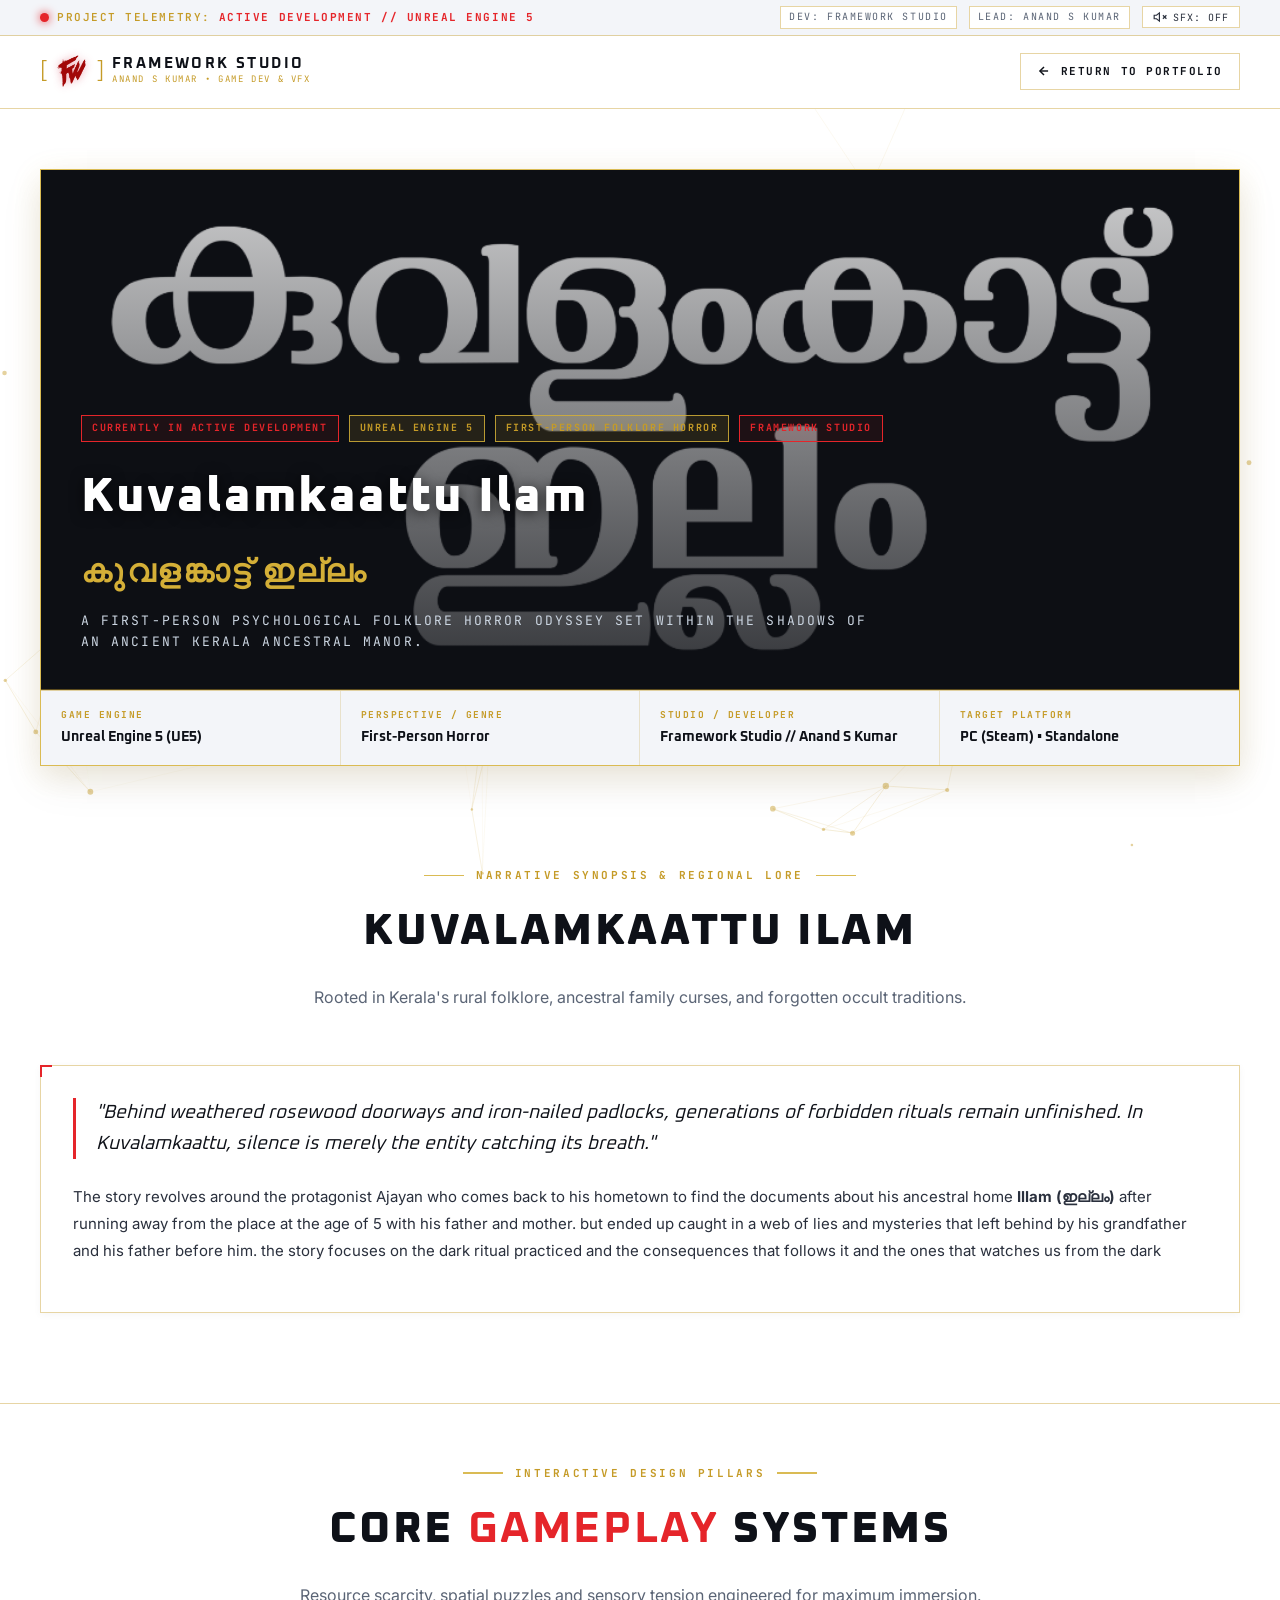
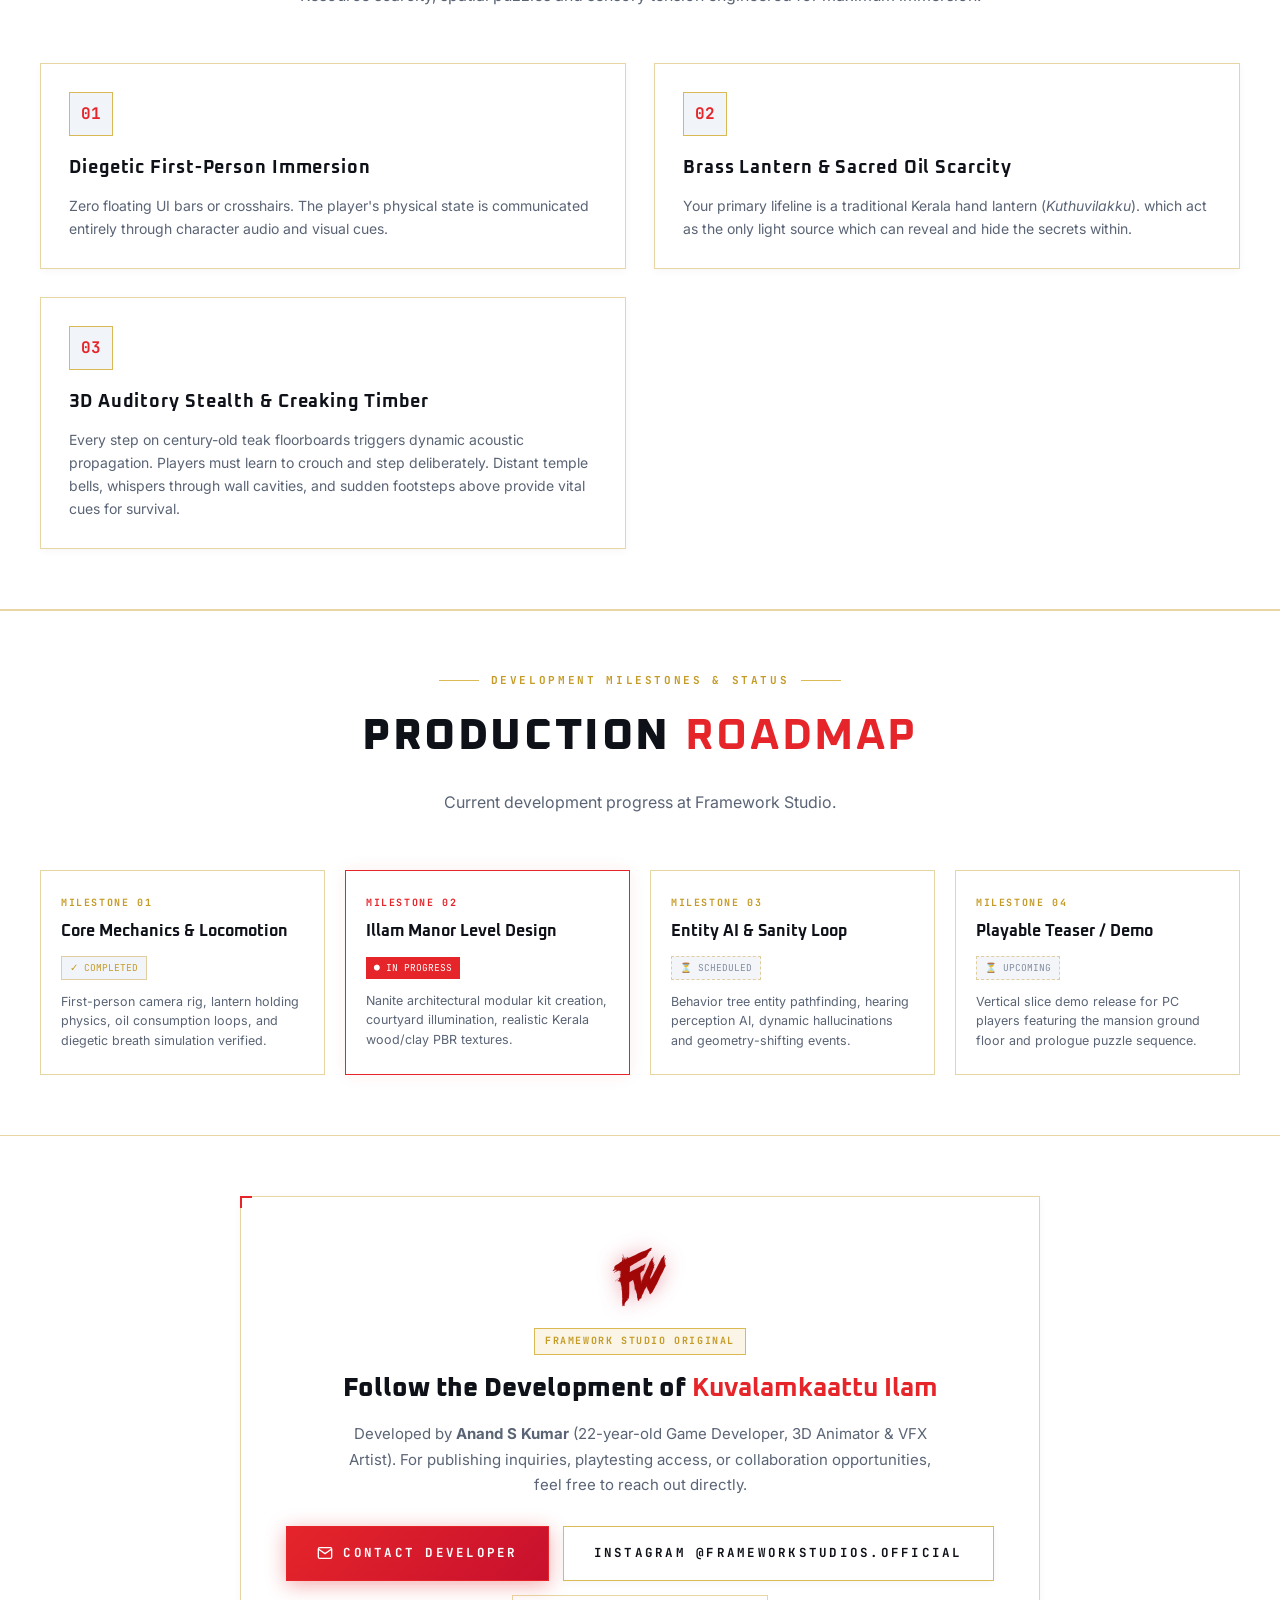
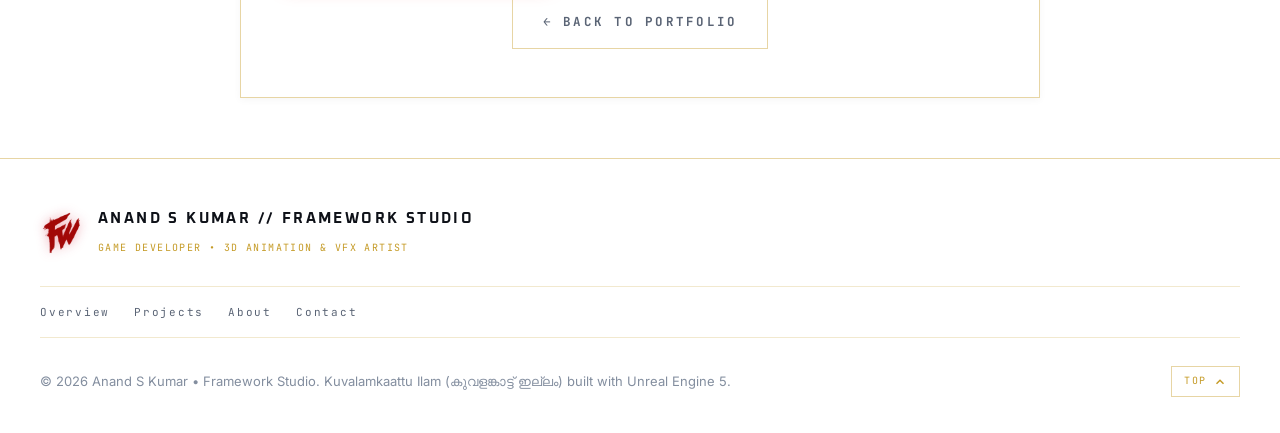
==== commit b45542e6: "Contact Fix" ====
--- a/kuvalamkaattu-ilam.html
+++ b/kuvalamkaattu-ilam.html
@@ -136,7 +136,7 @@
             "Behind weathered rosewood doorways and iron-nailed padlocks, generations of forbidden rituals remain unfinished. In Kuvalamkaattu, silence is merely the entity catching its breath."
           </p>
           <p class="lore-card__p">
-            The story revolves around the protagonist Ajayan who comes back to his hometown to find the documents about his ancestral home <strong>Illam (ഇല്ലം)</strong>  after running away from the place at the age of 5 with his father and mother. but ended up caught in a web of lies and mysteries that left behind by his grandfather and his father before him. the story focuses on thedark ritual practiced and the consequences that follows it and the ones that watches us from the dark 
+            The story revolves around the protagonist Ajayan who comes back to his hometown to find the documents about his ancestral home <strong>Illam (ഇല്ലം)</strong>  after running away from the place at the age of 5 with his father and mother. but ended up caught in a web of lies and mysteries that left behind by his grandfather and his father before him. the story focuses on the dark ritual practiced and the consequences that follows it and the ones that watches us from the dark 
           </p>
         </div>
       </div>
@@ -153,7 +153,7 @@
           </div>
           <h2 class="section-title">Core <span class="highlight-red">Gameplay</span> Systems</h2>
           <p class="section-subtitle">
-            Diegetic mechanics, resource scarcity, and sensory tension engineered for maximum immersion.
+            Resource scarcity, spatial puzzles and sensory tension engineered for maximum immersion.
           </p>
         </div>
 
@@ -162,7 +162,7 @@
             <div class="pillar-card__icon">01</div>
             <h3 class="pillar-card__title">Diegetic First-Person Immersion</h3>
             <p class="pillar-card__desc">
-              Zero floating UI bars or crosshairs. The player's physical state is communicated entirely through character audio, shallow gasping breaths, visceral trembling of the hands when terror strikes, and blood pulsing against the auditory channels.
+              Zero floating UI bars or crosshairs. The player's physical state is communicated entirely through character audio and visual cues.
             </p>
           </div>
 
@@ -170,7 +170,7 @@
             <div class="pillar-card__icon">02</div>
             <h3 class="pillar-card__title">Brass Lantern &amp; Sacred Oil Scarcity</h3>
             <p class="pillar-card__desc">
-              Your primary lifeline is a traditional Kerala hand lantern (<em>Kuthuvilakku / Cheena Chatti</em>). Oil is scarce and burns quickly. In absolute darkness, the supernatural forces close in rapidly—yet carrying an open flame exposes your exact position to patrolling entities.
+              Your primary lifeline is a traditional Kerala hand lantern (<em>Kuthuvilakku</em>). which act as the only light source which can reveal and hide the secrets within.
             </p>
           </div>
 
@@ -181,68 +181,10 @@
               Every step on century-old teak floorboards triggers dynamic acoustic propagation. Players must learn to crouch and step deliberately. Distant temple bells, whispers through wall cavities, and sudden footsteps above provide vital cues for survival.
             </p>
           </div>
-
-          <div class="pillar-card">
-            <div class="pillar-card__icon">04</div>
-            <h3 class="pillar-card__title">Psychological Dread &amp; Spatial Distortion</h3>
-            <p class="pillar-card__desc">
-              Extended exposure to the dark triggers sanity loss. Hallucinations alter the mansion's geography: doors vanish, corridors stretch infinitely into the gloom, and whispers offer deceptive guidance designed to lead you straight into the entity's path.
-            </p>
-          </div>
-        </div>
-      </div>
-    </section>
-
-    <!-- SECTION: UNREAL ENGINE 5 TECHNICAL ARCHITECTURE -->
-    <section class="detail-section">
-      <div class="container">
-        <div class="section-heading">
-          <div class="section-heading__eyebrow">
-            <span class="eyebrow-line"></span>
-            <span class="eyebrow-text">NEXT-GEN RENDERING &amp; AUDIO SYSTEMS</span>
-            <span class="eyebrow-line"></span>
-          </div>
-          <h2 class="section-title">Unreal Engine 5 <span class="highlight-red">Technical</span> Stack</h2>
-          <p class="section-subtitle">
-            Harnessing Lumen, Nanite, and MetaSounds to craft an authentic, photorealistic heritage environment.
-          </p>
-        </div>
-
-        <div class="tech-grid">
-          <div class="tech-card">
-            <span class="tech-card__badge">DYNAMIC GLOBAL ILLUMINATION</span>
-            <h3 class="tech-card__title">Lumen Dynamic Lighting</h3>
-            <p class="tech-card__desc">
-              Real-time multi-bounce global illumination accurately renders the soft, warm glow of flickering oil flames bouncing off dark, polished timber, hand-plastered walls, and copper utensils. Complete absence of baked lighting allows dynamic shadows and pitch-black corners to evoke genuine terror.
-            </p>
-          </div>
-
-          <div class="tech-card">
-            <span class="tech-card__badge">VIRTUALIZED GEOMETRY PIPELINE</span>
-            <h3 class="tech-card__title">Nanite Heritage Assets</h3>
-            <p class="tech-card__desc">
-              Intricately detailed architectural elements—hand-carved teak pillars, brass door latches, ornate ceiling panels, and sacred serpent stone groves (<em>Sarpa Kaavu</em>)—are rendered with millions of micro-polygons directly with zero Level-of-Detail (LOD) pop-in.
-            </p>
-          </div>
-
-          <div class="tech-card">
-            <span class="tech-card__badge">PROCEDURAL BINAURAL AUDIO</span>
-            <h3 class="tech-card__title">MetaSounds Audio Pipeline</h3>
-            <p class="tech-card__desc">
-              A fully procedural sound design framework built in Unreal's MetaSounds. Generates real-time ambient rain drumming on terracotta tiles, dynamic room acoustic reverberations, and spatialized supernatural whispering that adapts directly to player sanity levels.
-            </p>
-          </div>
-
-          <div class="tech-card">
-            <span class="tech-card__badge">PHYSICS &amp; ATMOSPHERICS</span>
-            <h3 class="tech-card__title">Chaos Physics &amp; Volumetric Fog</h3>
-            <p class="tech-card__desc">
-              Volumetric mist filters through the central courtyard skylight, illuminated by lightning flashes. Dynamic cloth simulation handles torn vintage window drapes and shrine curtains reacting to door breaches and supernatural gusts of wind.
-            </p>
-          </div>
-        </div>
-      </div>
-    </section>
+        </div>
+      </div>
+    </section>
+
 
     <!-- SECTION: DEVELOPMENT ROADMAP -->
     <section class="detail-section detail-section--grey">
@@ -364,5 +306,6 @@
   </footer>
 
   <script src="main.js"></script>
+  
 </body>
 </html>
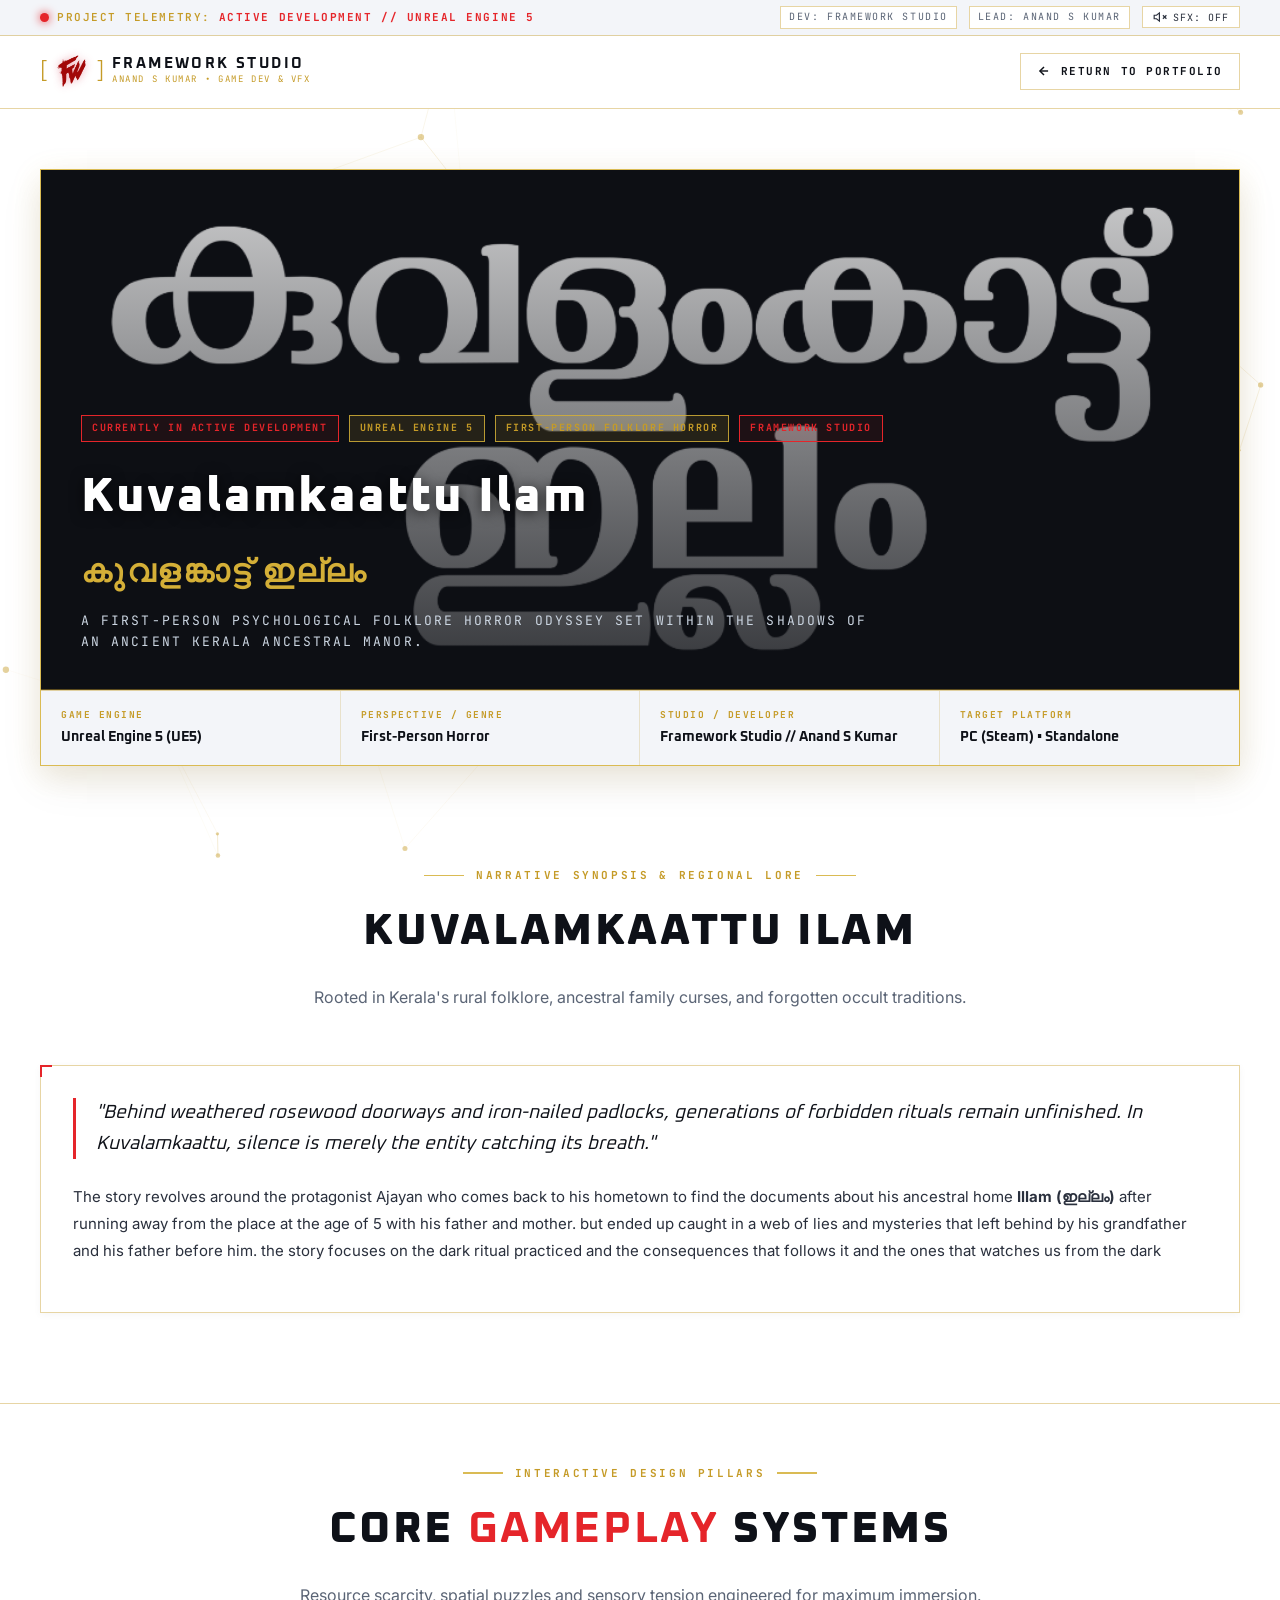
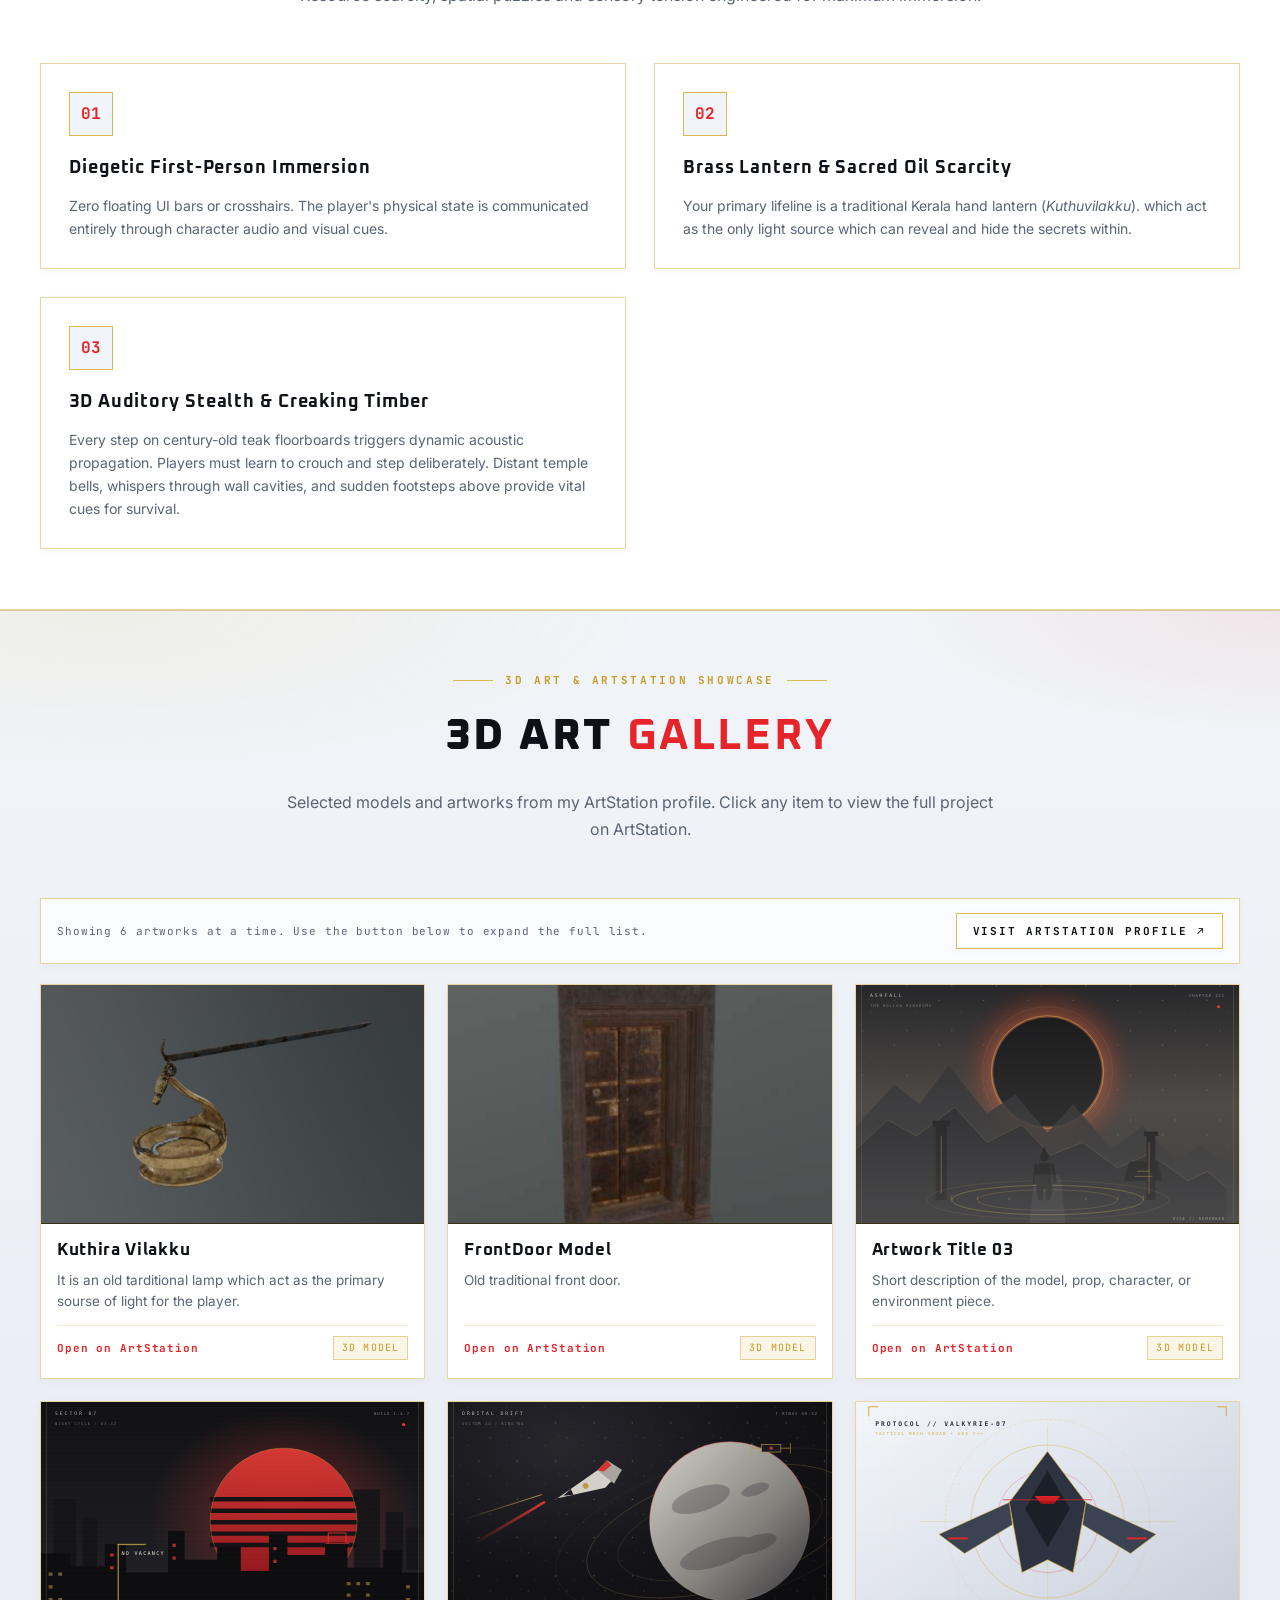
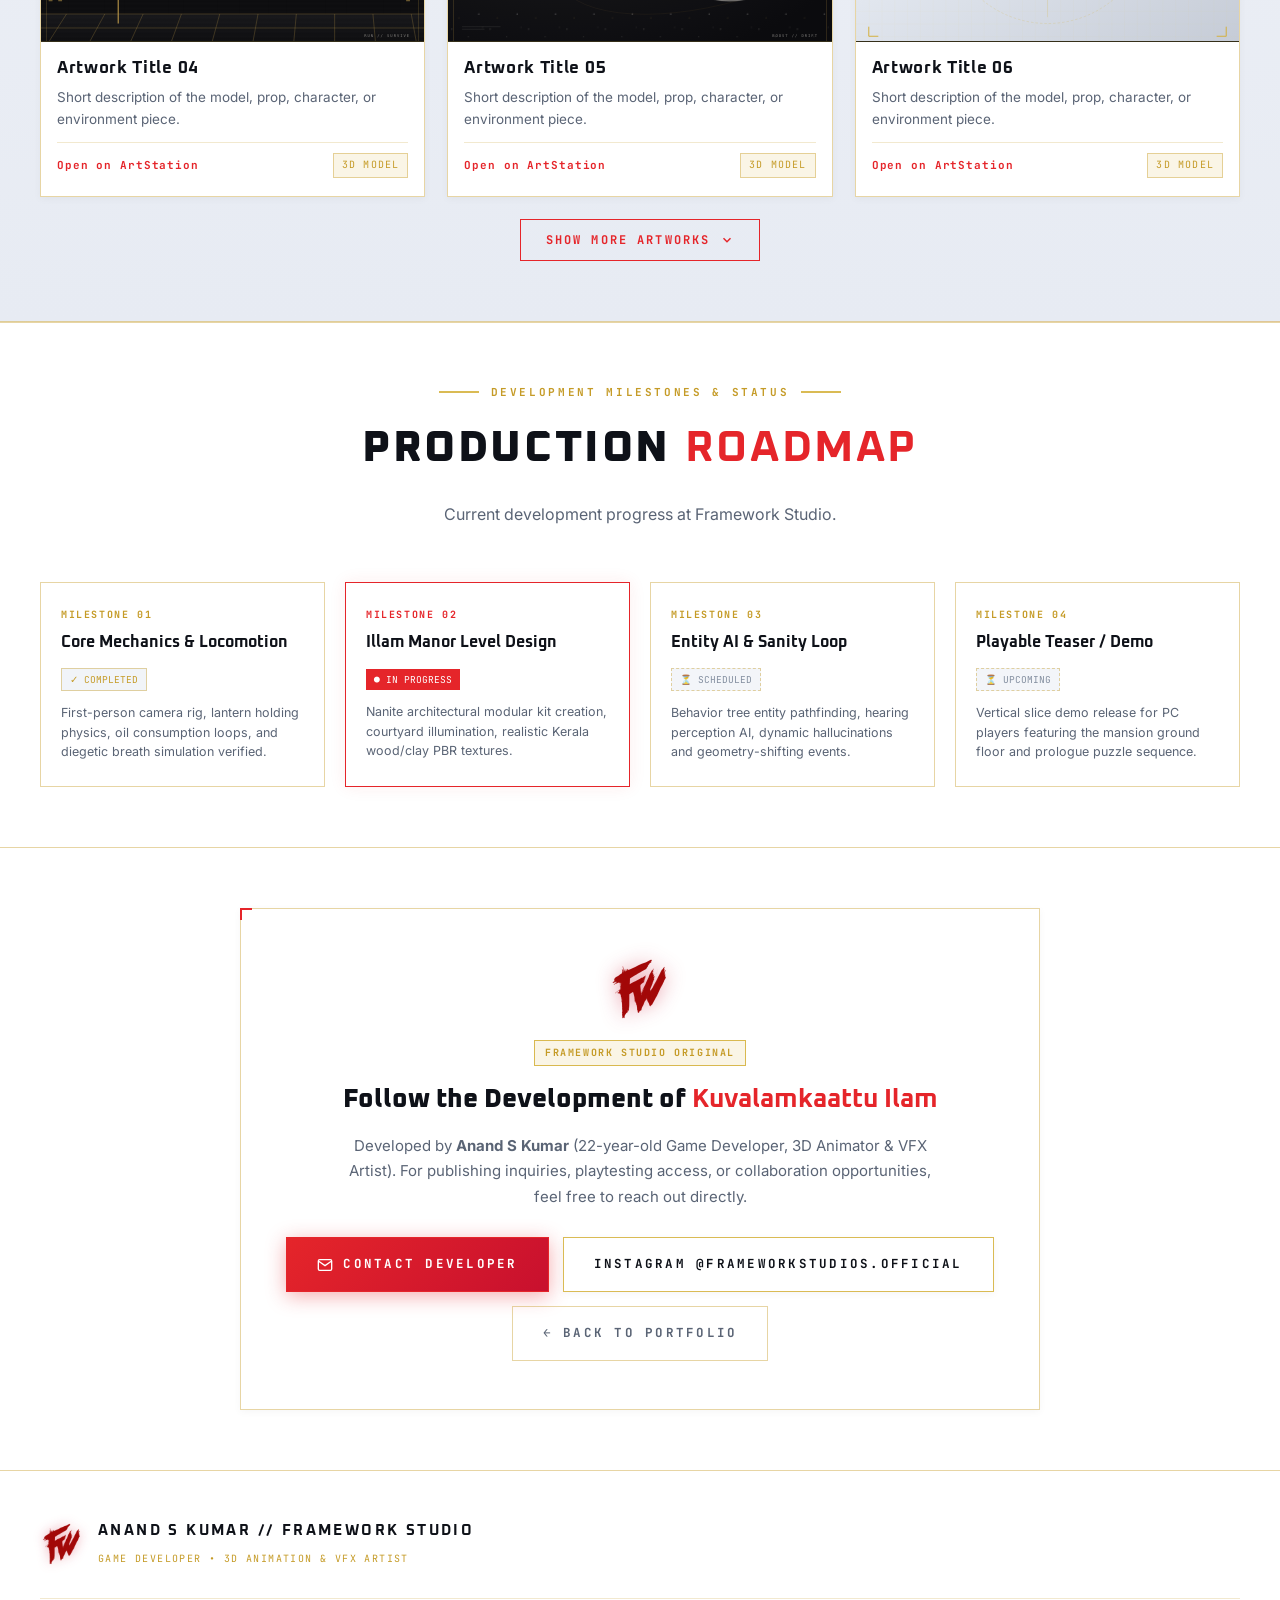
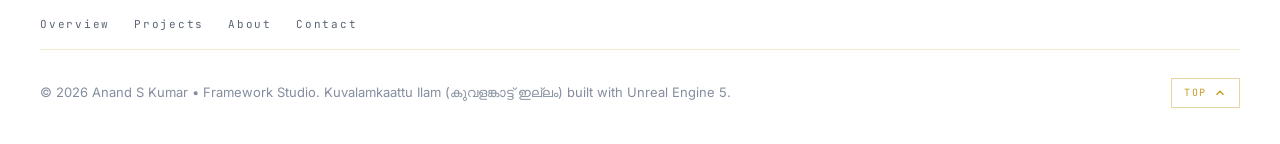
==== commit 73dcb782: "Added art gallery" ====
--- a/kuvalamkaattu-ilam.html
+++ b/kuvalamkaattu-ilam.html
@@ -13,6 +13,30 @@
   
   <link rel="stylesheet" href="styles.css">
   <link rel="icon" type="image/png" href="assets/framework-studios-logo.png">
+
+  <script>
+    const MY_BIRTH_DATE = "2004-06-05"; // Set to your exact birth date
+
+      function calculateAge(birthDateString) {
+          const birthDate = new Date(birthDateString);
+          const today = new Date();
+          let age = today.getFullYear() - birthDate.getFullYear();
+          const monthDifference = today.getMonth() - birthDate.getMonth();
+          
+          if (monthDifference < 0 || (monthDifference === 0 && today.getDate() < birthDate.getDate())) {
+              age--;
+          }
+          return age;
+      }
+
+      document.addEventListener("DOMContentLoaded", function() {
+          const currentAge = calculateAge(MY_BIRTH_DATE);
+          document.querySelectorAll(".dynamic-age").forEach(element => {
+              element.textContent = currentAge;
+          });
+      });
+  </script>
+
 </head>
 <body class="theme-light">
 
@@ -186,6 +210,176 @@
     </section>
 
 
+    <!-- SECTION: 3D ART GALLERY (ARTSTATION LINKS) -->
+    <section class="detail-section detail-section--contrast art-gallery-section" id="art-gallery">
+      <div class="container">
+        <div class="section-heading">
+          <div class="section-heading__eyebrow">
+            <span class="eyebrow-line"></span>
+            <span class="eyebrow-text">3D ART &amp; ARTSTATION SHOWCASE</span>
+            <span class="eyebrow-line"></span>
+          </div>
+          <h2 class="section-title">3D Art <span class="highlight-red">Gallery</span></h2>
+          <p class="section-subtitle">
+            Selected models and artworks from my ArtStation profile. Click any item to view the full project on ArtStation.
+          </p>
+        </div>
+
+        <div class="art-gallery-topbar">
+          <p class="art-gallery-topbar__note">Showing 6 artworks at a time. Use the button below to expand the full list.</p>
+          <a href="https://www.artstation.com/anandskumar" target="_blank" rel="noopener noreferrer" class="btn btn--gold-outline btn--sm">VISIT ARTSTATION PROFILE ↗</a>
+        </div>
+
+        <div class="art-gallery-list" id="artGalleryList" style="display: grid; grid-template-columns: repeat(3, 1fr); gap: 22px;">
+          <!-- ARTWORK 1 -->
+          <!-- ARTWORK 1 -->
+          <article class="art-gallery-card">
+            <a class="art-gallery-card__media" href="https://www.artstation.com/artwork/Qxa5Xd" target="_blank" rel="noopener noreferrer" aria-label="Open KuthiraVilakku model on ArtStation">
+              <img src="Thumbnails/KuthiraVilakku.jpg" alt="Artwork Title 01 thumbnail" loading="lazy" referrerpolicy="no-referrer" onerror="this.onerror=null;this.src='assets/cover-framework-studios.svg';">
+              <span class="art-gallery-card__overlay">VIEW ON ARTSTATION ↗</span>
+            </a>
+            <div class="art-gallery-card__body">
+              <h3 class="art-gallery-card__title">Kuthira Vilakku</h3>
+              <p class="art-gallery-card__desc">It is an old tarditional lamp which act as the primary sourse of light for the player.</p>
+              <div class="art-gallery-card__meta">
+                <a href="https://www.artstation.com/artwork/Qxa5Xd" target="_blank" rel="noopener noreferrer" class="art-gallery-card__link">Open on ArtStation</a>
+                <span class="art-gallery-card__tag">3D MODEL</span>
+              </div>
+            </div>
+          </article>
+
+          <!-- ARTWORK 2 -->
+          <article class="art-gallery-card">
+            <a class="art-gallery-card__media" href="https://www.artstation.com/artwork/Baw4R9" target="_blank" rel="noopener noreferrer" aria-label="Open Front Door model on ArtStation">
+              <img src="Thumbnails/FrontDoor.jpg" alt="Artwork Title 02 thumbnail" loading="lazy" referrerpolicy="no-referrer" onerror="this.onerror=null;this.src='assets/cover-aether.svg';">
+              <span class="art-gallery-card__overlay">VIEW ON ARTSTATION ↗</span>
+            </a>
+            <div class="art-gallery-card__body">
+              <h3 class="art-gallery-card__title">FrontDoor Model</h3>
+              <p class="art-gallery-card__desc">Old traditional front door.</p>
+              <div class="art-gallery-card__meta">
+                <a href="https://www.artstation.com/artwork/REPLACE_WITH_ARTWORK_ID_2" target="_blank" rel="noopener noreferrer" class="art-gallery-card__link">Open on ArtStation</a>
+                <span class="art-gallery-card__tag">3D MODEL</span>
+              </div>
+            </div>
+          </article>
+
+          <!-- ARTWORK 3 -->
+          <article class="art-gallery-card">
+            <a class="art-gallery-card__media" href="https://www.artstation.com/artwork/REPLACE_WITH_ARTWORK_ID_3" target="_blank" rel="noopener noreferrer" aria-label="Open Artwork Title 03 on ArtStation">
+              <img src="assets/cover-ashfall.svg" alt="Artwork Title 03 thumbnail" loading="lazy" referrerpolicy="no-referrer" onerror="this.onerror=null;this.src='assets/cover-ashfall.svg';">
+              <span class="art-gallery-card__overlay">VIEW ON ARTSTATION ↗</span>
+            </a>
+            <div class="art-gallery-card__body">
+              <h3 class="art-gallery-card__title">Artwork Title 03</h3>
+              <p class="art-gallery-card__desc">Short description of the model, prop, character, or environment piece.</p>
+              <div class="art-gallery-card__meta">
+                <a href="https://www.artstation.com/artwork/REPLACE_WITH_ARTWORK_ID_3" target="_blank" rel="noopener noreferrer" class="art-gallery-card__link">Open on ArtStation</a>
+                <span class="art-gallery-card__tag">3D MODEL</span>
+              </div>
+            </div>
+          </article>
+
+          <!-- ARTWORK 4 -->
+          <article class="art-gallery-card">
+            <a class="art-gallery-card__media" href="https://www.artstation.com/artwork/REPLACE_WITH_ARTWORK_ID_4" target="_blank" rel="noopener noreferrer" aria-label="Open Artwork Title 04 on ArtStation">
+              <img src="assets/cover-neon-requiem.svg" alt="Artwork Title 04 thumbnail" loading="lazy" referrerpolicy="no-referrer" onerror="this.onerror=null;this.src='assets/cover-neon-requiem.svg';">
+              <span class="art-gallery-card__overlay">VIEW ON ARTSTATION ↗</span>
+            </a>
+            <div class="art-gallery-card__body">
+              <h3 class="art-gallery-card__title">Artwork Title 04</h3>
+              <p class="art-gallery-card__desc">Short description of the model, prop, character, or environment piece.</p>
+              <div class="art-gallery-card__meta">
+                <a href="https://www.artstation.com/artwork/REPLACE_WITH_ARTWORK_ID_4" target="_blank" rel="noopener noreferrer" class="art-gallery-card__link">Open on ArtStation</a>
+                <span class="art-gallery-card__tag">3D MODEL</span>
+              </div>
+            </div>
+          </article>
+
+          <!-- ARTWORK 5 -->
+          <article class="art-gallery-card">
+            <a class="art-gallery-card__media" href="https://www.artstation.com/artwork/REPLACE_WITH_ARTWORK_ID_5" target="_blank" rel="noopener noreferrer" aria-label="Open Artwork Title 05 on ArtStation">
+              <img src="assets/cover-orbital-drift.svg" alt="Artwork Title 05 thumbnail" loading="lazy" referrerpolicy="no-referrer" onerror="this.onerror=null;this.src='assets/cover-orbital-drift.svg';">
+              <span class="art-gallery-card__overlay">VIEW ON ARTSTATION ↗</span>
+            </a>
+            <div class="art-gallery-card__body">
+              <h3 class="art-gallery-card__title">Artwork Title 05</h3>
+              <p class="art-gallery-card__desc">Short description of the model, prop, character, or environment piece.</p>
+              <div class="art-gallery-card__meta">
+                <a href="https://www.artstation.com/artwork/REPLACE_WITH_ARTWORK_ID_5" target="_blank" rel="noopener noreferrer" class="art-gallery-card__link">Open on ArtStation</a>
+                <span class="art-gallery-card__tag">3D MODEL</span>
+              </div>
+            </div>
+          </article>
+
+          <!-- ARTWORK 6 -->
+          <article class="art-gallery-card">
+            <a class="art-gallery-card__media" href="https://www.artstation.com/artwork/REPLACE_WITH_ARTWORK_ID_6" target="_blank" rel="noopener noreferrer" aria-label="Open Artwork Title 06 on ArtStation">
+              <img src="assets/cover-valkyrie.svg" alt="Artwork Title 06 thumbnail" loading="lazy" referrerpolicy="no-referrer" onerror="this.onerror=null;this.src='assets/cover-valkyrie.svg';">
+              <span class="art-gallery-card__overlay">VIEW ON ARTSTATION ↗</span>
+            </a>
+            <div class="art-gallery-card__body">
+              <h3 class="art-gallery-card__title">Artwork Title 06</h3>
+              <p class="art-gallery-card__desc">Short description of the model, prop, character, or environment piece.</p>
+              <div class="art-gallery-card__meta">
+                <a href="https://www.artstation.com/artwork/REPLACE_WITH_ARTWORK_ID_6" target="_blank" rel="noopener noreferrer" class="art-gallery-card__link">Open on ArtStation</a>
+                <span class="art-gallery-card__tag">3D MODEL</span>
+              </div>
+            </div>
+          </article>
+        </div>
+
+        <!-- Extra artworks (smooth expand/collapse with button moving with page) -->
+        <div class="art-gallery-extras-shell" id="artGalleryExtrasShell" aria-hidden="true">
+          <div class="art-gallery-extras-inner">
+            <div class="art-gallery-list art-gallery-list--extras" id="artGalleryExtrasList" style="display: grid; grid-template-columns: repeat(3, 1fr); gap: 22px;">
+              <!-- ARTWORK 7 (hidden until expanded) -->
+              <!-- ARTWORK 7 (hidden until expanded) -->
+              <article class="art-gallery-card art-gallery-card--extra">
+                <a class="art-gallery-card__media" href="https://www.artstation.com/artwork/REPLACE_WITH_ARTWORK_ID_7" target="_blank" rel="noopener noreferrer" aria-label="Open Artwork Title 07 on ArtStation">
+                  <img src="assets/cover-velocity.svg" alt="Artwork Title 07 thumbnail" loading="lazy" referrerpolicy="no-referrer" onerror="this.onerror=null;this.src='assets/cover-velocity.svg';">
+                  <span class="art-gallery-card__overlay">VIEW ON ARTSTATION ↗</span>
+                </a>
+                <div class="art-gallery-card__body">
+                  <h3 class="art-gallery-card__title">Artwork Title 07</h3>
+                  <p class="art-gallery-card__desc">Short description of the model, prop, character, or environment piece.</p>
+                  <div class="art-gallery-card__meta">
+                    <a href="https://www.artstation.com/artwork/REPLACE_WITH_ARTWORK_ID_7" target="_blank" rel="noopener noreferrer" class="art-gallery-card__link">Open on ArtStation</a>
+                    <span class="art-gallery-card__tag">3D MODEL</span>
+                  </div>
+                </div>
+              </article>
+
+              <!-- ARTWORK 8 (hidden until expanded) -->
+              <article class="art-gallery-card art-gallery-card--extra">
+                <a class="art-gallery-card__media" href="https://www.artstation.com/artwork/REPLACE_WITH_ARTWORK_ID_8" target="_blank" rel="noopener noreferrer" aria-label="Open Artwork Title 08 on ArtStation">
+                  <img src="assets/cover-road-block.svg" alt="Artwork Title 08 thumbnail" loading="lazy" referrerpolicy="no-referrer" onerror="this.onerror=null;this.src='assets/cover-road-block.svg';">
+                  <span class="art-gallery-card__overlay">VIEW ON ARTSTATION ↗</span>
+                </a>
+                <div class="art-gallery-card__body">
+                  <h3 class="art-gallery-card__title">Artwork Title 08</h3>
+                  <p class="art-gallery-card__desc">Short description of the model, prop, character, or environment piece.</p>
+                  <div class="art-gallery-card__meta">
+                    <a href="https://www.artstation.com/artwork/REPLACE_WITH_ARTWORK_ID_8" target="_blank" rel="noopener noreferrer" class="art-gallery-card__link">Open on ArtStation</a>
+                    <span class="art-gallery-card__tag">3D MODEL</span>
+                  </div>
+                </div>
+              </article>
+            </div>
+          </div>
+        </div>
+
+        <div class="art-gallery-actions" id="artGalleryActions">
+          <button type="button" class="btn btn--red-outline art-gallery-toggle" id="artGalleryToggle" aria-expanded="false" aria-controls="artGalleryExtrasShell">
+            <span id="artGalleryToggleText">SHOW MORE ARTWORKS</span>
+            <svg width="14" height="14" viewBox="0 0 24 24" fill="none" stroke="currentColor" stroke-width="2.5" aria-hidden="true">
+              <polyline points="6 9 12 15 18 9"></polyline>
+            </svg>
+          </button>
+        </div>
+      </div>
+    </section>
+
     <!-- SECTION: DEVELOPMENT ROADMAP -->
     <section class="detail-section detail-section--grey">
       <div class="container">
@@ -251,7 +445,7 @@
             Follow the Development of <span class="highlight-red">Kuvalamkaattu Ilam</span>
           </h2>
           <p style="font-size: 15px; color: var(--text-muted); line-height: 1.7; max-width: 600px; margin: 0 auto 28px;">
-            Developed by <strong>Anand S Kumar</strong> (22-year-old Game Developer, 3D Animator &amp; VFX Artist). For publishing inquiries, playtesting access, or collaboration opportunities, feel free to reach out directly.
+            Developed by <strong>Anand S Kumar</strong> (<span class="dynamic-age"></span>-year-old Game Developer, 3D Animator &amp; VFX Artist). For publishing inquiries, playtesting access, or collaboration opportunities, feel free to reach out directly.
           </p>
 
           <div style="display: flex; flex-wrap: wrap; justify-content: center; gap: 14px;">
@@ -306,6 +500,137 @@
   </footer>
 
   <script src="main.js"></script>
+  <script>
+    (function () {
+      const toggleBtn = document.getElementById('artGalleryToggle');
+      const shell = document.getElementById('artGalleryExtrasShell');
+      const extrasList = document.getElementById('artGalleryExtrasList');
+      const actions = document.getElementById('artGalleryActions');
+      const text = document.getElementById('artGalleryToggleText');
+      if (!toggleBtn || !shell || !extrasList) return;
+
+      const extras = Array.from(extrasList.querySelectorAll('.art-gallery-card--extra'));
+      const STAGGER_EXPAND = 130;   // ms between each card when revealing
+      const STAGGER_COLLAPSE = 100; // ms between each card when collapsing
+      const CARD_ANIM_MS = 760;     // approx card transition duration (matches CSS)
+      const SHELL_ANIM_MS = 980;    // approx shell/page expansion duration (matches CSS)
+
+      let isExpanded = false;
+      let isAnimating = false;
+
+      function applyStagger(expanding) {
+        extras.forEach((card, i) => {
+          const index = expanding ? i : (extras.length - 1 - i);
+          const delay = index * (expanding ? STAGGER_EXPAND : STAGGER_COLLAPSE);
+          card.style.setProperty('--stagger', delay + 'ms');
+        });
+      }
+
+      function totalDuration(expanding) {
+        const stagger = expanding ? STAGGER_EXPAND : STAGGER_COLLAPSE;
+        return Math.max(SHELL_ANIM_MS, CARD_ANIM_MS + Math.max(0, extras.length - 1) * stagger);
+      }
+
+      function setButtonState(state) {
+        // state: 'collapsed' | 'expanding' | 'expanded' | 'collapsing'
+        toggleBtn.classList.toggle('is-animating', state === 'expanding' || state === 'collapsing');
+        toggleBtn.classList.toggle('is-expanding', state === 'expanding');
+        toggleBtn.classList.toggle('is-collapsing', state === 'collapsing');
+        toggleBtn.classList.toggle('is-expanded', state === 'expanded' || state === 'collapsing');
+
+        if (actions) {
+          actions.classList.toggle('is-animating', state === 'expanding' || state === 'collapsing');
+          actions.classList.toggle('is-expanded', state === 'expanded' || state === 'collapsing');
+        }
+      }
+
+      function finishAnimation(finalExpanded) {
+        isAnimating = false;
+        isExpanded = finalExpanded;
+
+        shell.classList.remove('is-animating');
+        shell.classList.toggle('is-expanded', finalExpanded);
+        shell.setAttribute('aria-hidden', String(!finalExpanded));
+
+        extras.forEach((card) => {
+          card.classList.toggle('is-revealed', finalExpanded);
+          if (finalExpanded) {
+            card.removeAttribute('aria-hidden');
+            card.removeAttribute('inert');
+          } else {
+            card.setAttribute('aria-hidden', 'true');
+            card.setAttribute('inert', '');
+          }
+        });
+
+        toggleBtn.setAttribute('aria-expanded', String(finalExpanded));
+        if (text) text.textContent = finalExpanded ? 'SHOW FEWER ARTWORKS' : 'SHOW MORE ARTWORKS';
+        setButtonState(finalExpanded ? 'expanded' : 'collapsed');
+      }
+
+      function expandGallery() {
+        if (isAnimating || isExpanded) return;
+        isAnimating = true;
+        applyStagger(true);
+        setButtonState('expanding');
+        if (text) text.textContent = 'SHOW FEWER ARTWORKS';
+
+        // Prepare extras (start hidden, then animate in)
+        shell.setAttribute('aria-hidden', 'false');
+        extras.forEach((card) => {
+          card.removeAttribute('aria-hidden');
+          card.removeAttribute('inert');
+          card.classList.remove('is-revealed');
+        });
+
+        // Moving state: button animates, page/shell expands, tiles fade toward white via CSS
+        shell.classList.add('is-animating', 'is-expanded');
+
+        // Force reflow so transitions start from collapsed/hidden state
+        void shell.offsetHeight;
+
+        // Reveal tiles card-by-card with stagger (slow & smooth)
+        extras.forEach((card) => card.classList.add('is-revealed'));
+
+        window.setTimeout(() => {
+          if (isAnimating) finishAnimation(true);
+        }, totalDuration(true) + 40);
+      }
+
+      function collapseGallery() {
+        if (isAnimating || !isExpanded) return;
+        isAnimating = true;
+        applyStagger(false);
+        setButtonState('collapsing');
+        if (text) text.textContent = 'SHOW MORE ARTWORKS';
+
+        // Moving state: tiles fade toward white and slide/fade out; shell/button/page move up
+        shell.classList.add('is-animating');
+        extras.forEach((card) => card.classList.remove('is-revealed'));
+        shell.classList.remove('is-expanded');
+
+        window.setTimeout(() => {
+          if (isAnimating) finishAnimation(false);
+        }, totalDuration(false) + 40);
+      }
+
+      // Initial collapsed state
+      shell.classList.remove('is-expanded', 'is-animating');
+      shell.setAttribute('aria-hidden', 'true');
+      extras.forEach((card) => {
+        card.classList.remove('is-revealed');
+        card.setAttribute('aria-hidden', 'true');
+        card.setAttribute('inert', '');
+        card.style.setProperty('--stagger', '0ms');
+      });
+      setButtonState('collapsed');
+
+      toggleBtn.addEventListener('click', function () {
+        if (isExpanded) collapseGallery();
+        else expandGallery();
+      });
+    })();
+  </script>
   
 </body>
 </html>
--- a/styles.css
+++ b/styles.css
@@ -2494,3 +2494,224 @@
   }
 }
 
+
+/* ==========================================================================
+   KUVALAMKAATTU ILAM â€” 3D ART GALLERY (ARTSTATION LINKS, SHOW 6 + EXPAND)
+   ========================================================================== */
+
+.detail-section--contrast {
+  background:
+    radial-gradient(900px 260px at 8% 0%, rgba(212, 175, 55, 0.08), transparent 60%),
+    radial-gradient(700px 220px at 100% 0%, rgba(229, 37, 42, 0.07), transparent 55%),
+    linear-gradient(180deg, #f1f4f8 0%, #e7ebf3 100%);
+  border-top: 1px solid var(--gold-line);
+  border-bottom: 1px solid var(--gold-line);
+}
+
+.art-gallery-section { position: relative; }
+.art-gallery-topbar {
+  display: flex;
+  align-items: center;
+  justify-content: space-between;
+  gap: 16px;
+  margin-bottom: 20px;
+  padding: 14px 16px;
+  background: rgba(255,255,255,0.72);
+  border: 1px solid var(--gold-line);
+  box-shadow: var(--shadow-sm);
+}
+.art-gallery-topbar__note {
+  font-family: "JetBrains Mono", monospace;
+  font-size: 11px;
+  letter-spacing: 0.08em;
+  color: var(--text-muted);
+}
+.art-gallery-list {
+  display: grid;
+  grid-template-columns: repeat(3, minmax(320px, 1fr));
+  gap: 22px;
+}
+.art-gallery-card {
+  background: var(--bg-white);
+  border: 1.5px solid var(--gold-line);
+  box-shadow: var(--shadow-sm);
+  display: flex;
+  flex-direction: column;
+  overflow: hidden;
+  position: relative;
+  transition: transform var(--transition-fast), border-color var(--transition-fast), box-shadow var(--transition-fast);
+}
+.art-gallery-card:hover {
+  transform: translateY(-3px);
+  border-color: var(--red-primary);
+  box-shadow: var(--shadow-md), 0 0 16px var(--red-pale);
+}
+.art-gallery-card__media {
+  position: relative;
+  aspect-ratio: 16 / 10;
+  background: #0d1016;
+  border-bottom: 1px solid var(--gold-line-subtle);
+  overflow: hidden;
+  display: block;
+}
+.art-gallery-card__media img {
+  width: 100%;
+  height: 100%;
+  object-fit: cover;
+  transition: transform 400ms ease, filter 300ms ease;
+}
+.art-gallery-card:hover .art-gallery-card__media img {
+  transform: scale(1.04);
+  filter: saturate(1.05);
+}
+.art-gallery-card__overlay {
+  position: absolute;
+  inset: auto 12px 12px 12px;
+  display: inline-flex;
+  align-items: center;
+  justify-content: center;
+  padding: 8px 10px;
+  background: rgba(18, 20, 26, 0.82);
+  color: #fff;
+  border: 1px solid rgba(212,175,55,0.55);
+  font-family: "JetBrains Mono", monospace;
+  font-size: 10px;
+  font-weight: 700;
+  letter-spacing: 0.12em;
+  opacity: 0;
+  transform: translateY(4px);
+  transition: all var(--transition-fast);
+}
+.art-gallery-card:hover .art-gallery-card__overlay,
+.art-gallery-card__media:focus-visible .art-gallery-card__overlay {
+  opacity: 1;
+  transform: translateY(0);
+}
+.art-gallery-card__body {
+  padding: 16px 16px 18px;
+  display: flex;
+  flex-direction: column;
+  gap: 8px;
+  flex: 1;
+}
+.art-gallery-card__title {
+  font-family: "Oxanium", sans-serif;
+  font-size: 17px;
+  font-weight: 700;
+  color: var(--text-title);
+  letter-spacing: 0.04em;
+  line-height: 1.25;
+}
+.art-gallery-card__desc {
+  font-size: 13.5px;
+  line-height: 1.6;
+  color: var(--text-muted);
+  flex: 1;
+}
+.art-gallery-card__meta {
+  display: flex;
+  align-items: center;
+  justify-content: space-between;
+  gap: 10px;
+  margin-top: 4px;
+  padding-top: 10px;
+  border-top: 1px solid var(--gold-line-subtle);
+}
+.art-gallery-card__link {
+  font-family: "JetBrains Mono", monospace;
+  font-size: 11px;
+  font-weight: 700;
+  letter-spacing: 0.08em;
+  color: var(--red-primary);
+}
+.art-gallery-card__link:hover { text-decoration: underline; }
+.art-gallery-card__tag {
+  font-family: "JetBrains Mono", monospace;
+  font-size: 10px;
+  letter-spacing: 0.12em;
+  color: var(--gold-primary);
+  border: 1px solid var(--gold-line);
+  background: var(--gold-pale);
+  padding: 3px 8px;
+}
+
+/* Smooth page expansion/collapse: button moves down/up with page as extras reveal/collapse */
+.art-gallery-extras-shell {
+  display: grid;
+  grid-template-rows: 0fr;
+  transition: grid-template-rows 0.95s cubic-bezier(0.22, 1, 0.36, 1);
+}
+.art-gallery-extras-shell.is-expanded {
+  grid-template-rows: 1fr;
+}
+.art-gallery-extras-inner {
+  overflow: hidden;
+  min-height: 0;
+}
+.art-gallery-list--extras {
+  padding-top: 22px; /* keep spacing consistent with main grid gap when revealed */
+}
+
+/* Extra tiles: slow, smooth staggered reveal/collapse */
+.art-gallery-extras-shell .art-gallery-card--extra {
+  opacity: 0;
+  transform: translateY(-28px) scale(0.985);
+  transition:
+    opacity 0.65s ease,
+    transform 0.75s cubic-bezier(0.22, 1, 0.36, 1);
+  transition-delay: var(--stagger, 0ms);
+  will-change: opacity, transform;
+}
+.art-gallery-extras-shell.is-expanded .art-gallery-card--extra.is-revealed {
+  opacity: 1;
+  transform: translateY(0) scale(1);
+}
+
+/* Actions/button move with page (placed after extras shell) and animate on press */
+.art-gallery-actions {
+  display: flex;
+  justify-content: center;
+  margin-top: 22px;
+  transition: margin-top 0.7s ease, transform 0.75s cubic-bezier(0.22, 1, 0.36, 1), opacity 0.4s ease;
+}
+.art-gallery-toggle {
+  min-width: 240px;
+  transition:
+    transform 0.6s cubic-bezier(0.22, 1, 0.36, 1),
+    background-color 0.45s ease,
+    color 0.45s ease,
+    border-color 0.45s ease,
+    box-shadow 0.55s ease,
+    opacity 0.35s ease,
+    filter 0.45s ease;
+  will-change: transform, box-shadow;
+}
+.art-gallery-toggle svg {
+  transition: transform 0.55s cubic-bezier(0.22, 1, 0.36, 1);
+}
+.art-gallery-toggle.is-expanded svg {
+  transform: rotate(180deg);
+}
+.art-gallery-toggle.is-animating {
+  pointer-events: none;
+  box-shadow: 0 10px 26px rgba(229, 37, 42, 0.16), 0 0 0 4px rgba(229, 37, 42, 0.05);
+  filter: saturate(1.02);
+}
+/* Button motion during page expand/collapse (moves with the section as it opens/closes) */
+.art-gallery-toggle.is-expanding {
+  transform: translateY(8px) scale(0.985);
+}
+.art-gallery-toggle.is-collapsing {
+  transform: translateY(-6px) scale(0.985);
+}
+.art-gallery-actions.is-animating {
+  opacity: 1;
+}
+
+@media (max-width: 820px) {
+  .art-gallery-topbar { flex-direction: column; align-items: flex-start; }
+}
+@media (max-width: 540px) {
+  .art-gallery-list { grid-template-columns: repeat(2, 1fr); }
+  .art-gallery-topbar { padding: 12px; }
+}
